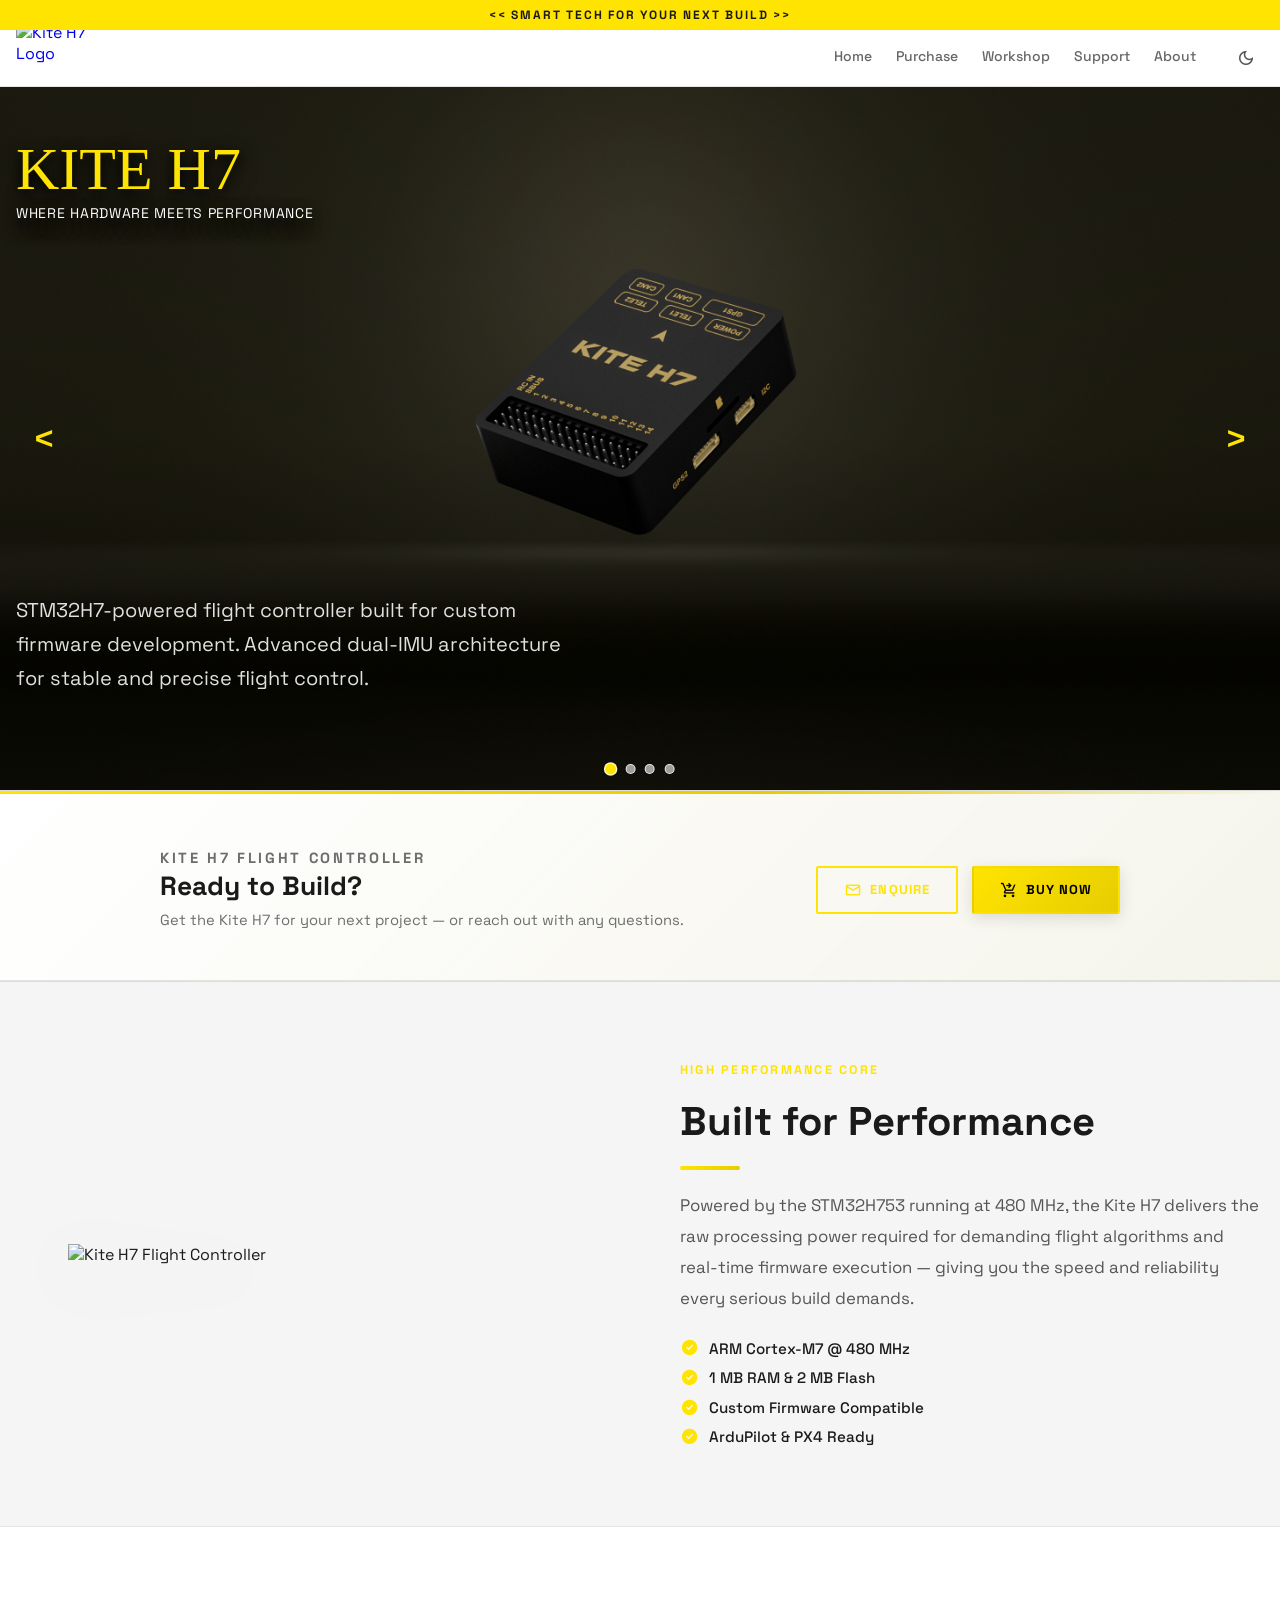
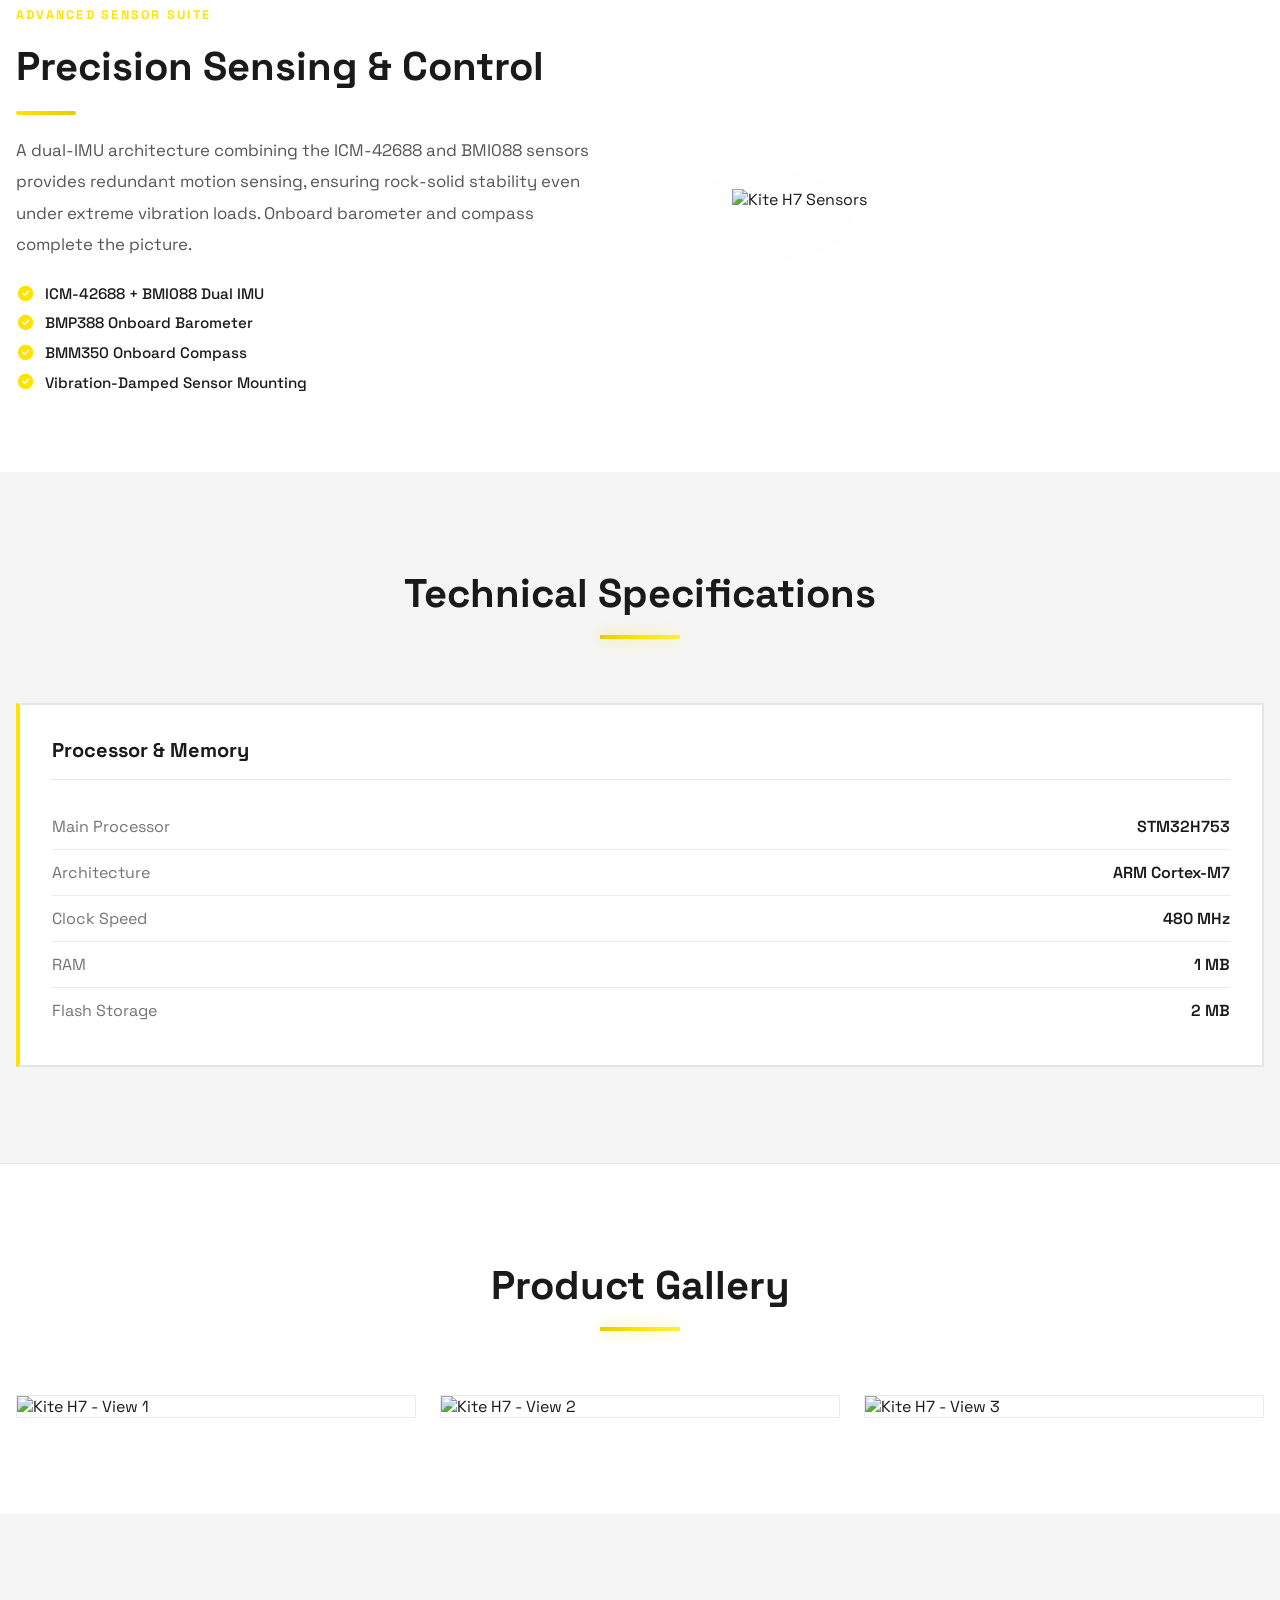
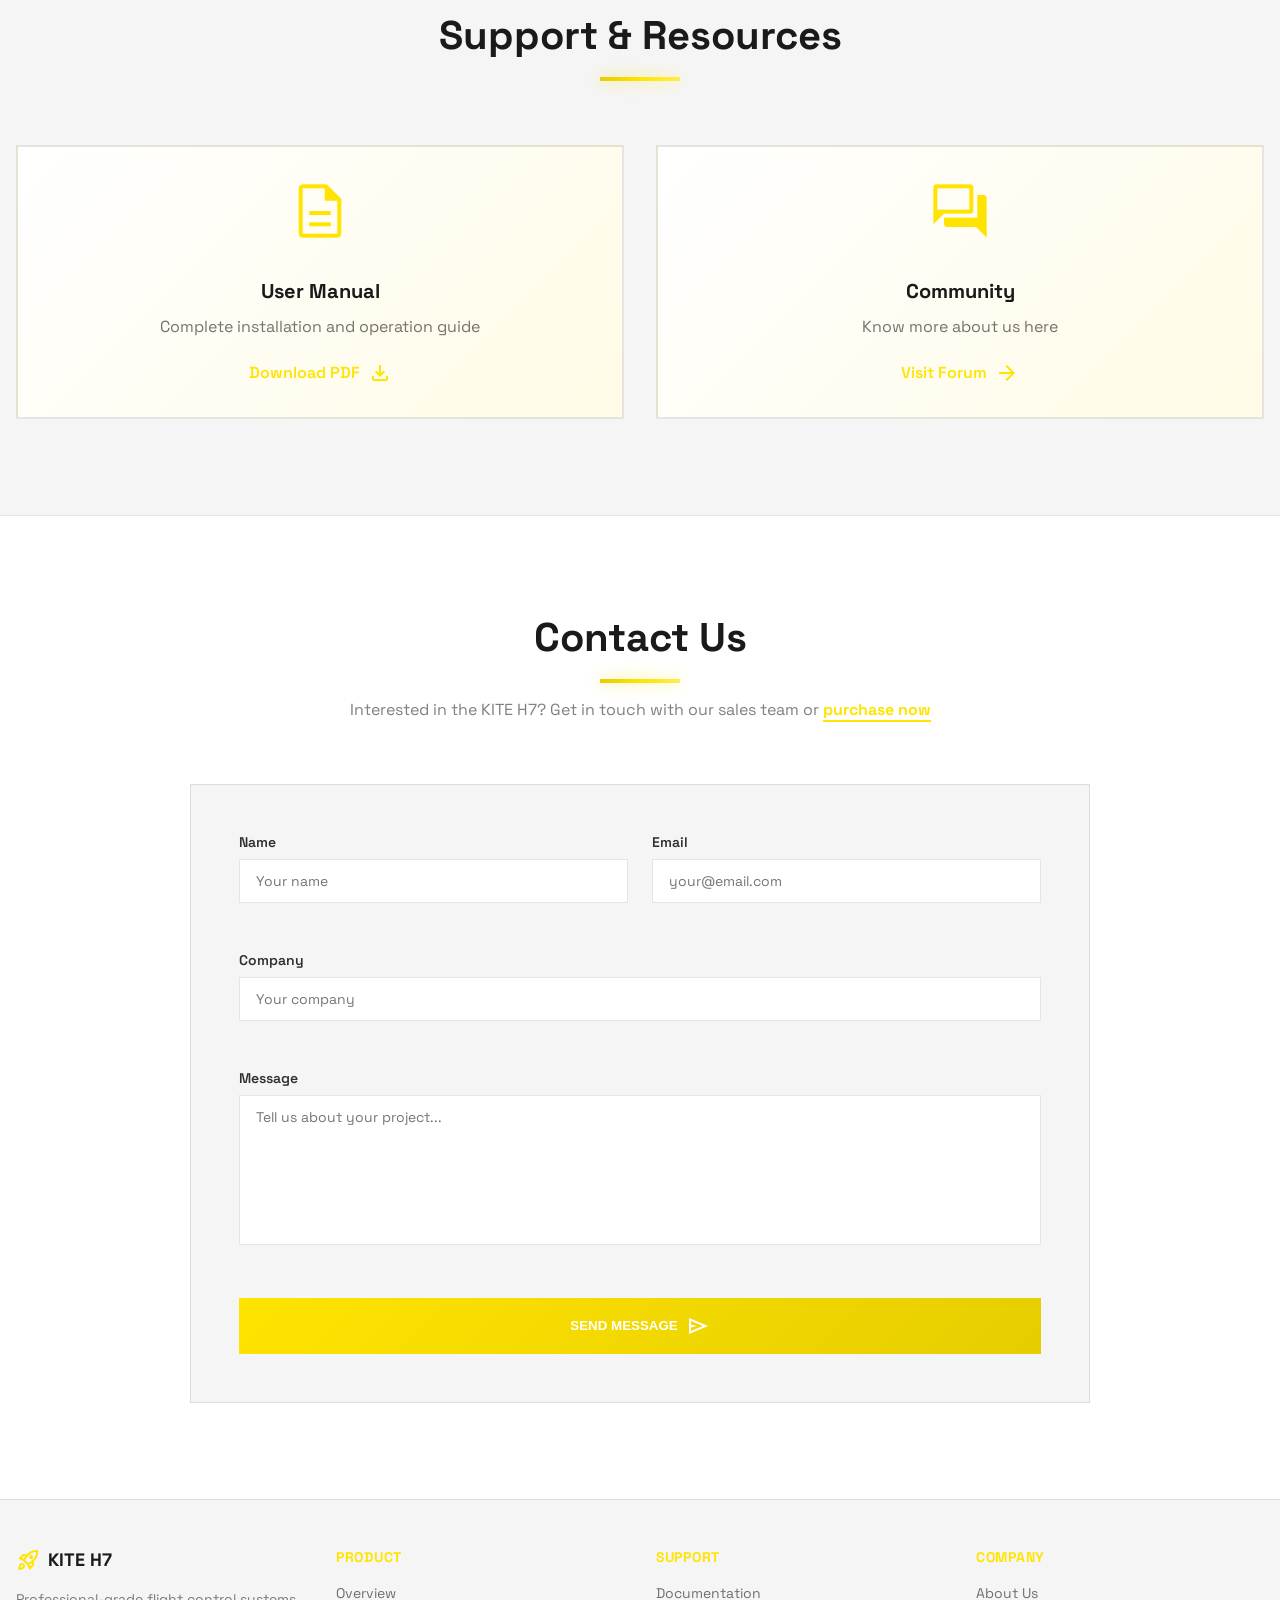
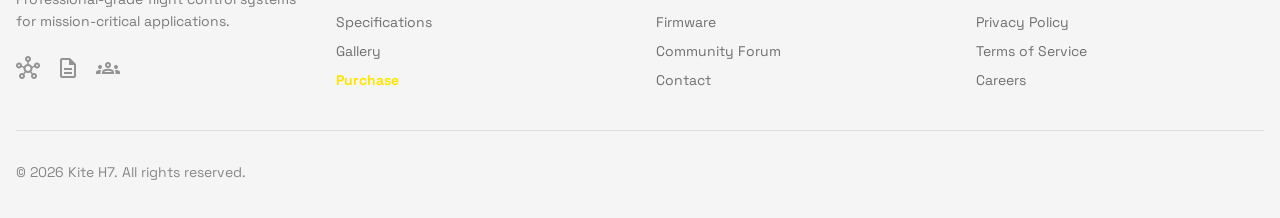
==== index.html @ bfd052bd "First commit" ====
<!DOCTYPE html>
<html lang="en">
<head>
    <meta charset="utf-8"/>
    <meta content="width=device-width, initial-scale=1.0" name="viewport"/>
    <title>Kitronix - Advanced Flight Controller</title>
    <link href="https://fonts.googleapis.com" rel="preconnect"/>
    <link crossorigin="" href="https://fonts.gstatic.com" rel="preconnect"/>
    <link href="https://fonts.googleapis.com/css2?family=Space+Grotesk:wght@300;400;500;600;700&amp;display=swap" rel="stylesheet"/>
    <link href="https://fonts.googleapis.com/css2?family=Orbitron:wght@400;500;600;700;800;900&display=swap" rel="stylesheet"/>
    <link href="https://fonts.googleapis.com/css2?family=Material+Symbols+Outlined:wght,FILL@100..700,0..1&amp;display=swap" rel="stylesheet"/>
    <link href="styles.css" rel="stylesheet"/>
    <script>document.documentElement.setAttribute('data-theme', localStorage.getItem('kitronix-theme') || 'light');</script>
</head>
<body>

<!-- Yellow Strip -->
<div class="yellow-strip">&lt&lt Smart Tech for Your Next Build &gt&gt</div>

<!-- Header -->
<header>
    <div class="header-container">
        <a class="logo" href="#" style="display: flex; align-items: center; gap: 0.5rem;">
            <img id="siteLogo" src="assets/Kitronix.png" alt="Kite H7 Logo" style="height: 72px; width: 72px; object-fit: contain;">
        </a>
        <nav id="mainNavIndex">
            <a href="#overview">Home</a>
            <a href="product.html">Purchase</a>
            <a href="kitronix-workshop.html">Workshop</a>
            <a href="#support">Support</a>
            <a href="about.html">About</a>
           
        </nav>
        <div class="header-actions-right">
            <button class="theme-toggle-btn" id="themeToggleBtn" title="Toggle dark/light mode">
                <span class="material-symbols-outlined" id="themeToggleIcon">dark_mode</span>
            </button>
            <button class="icon-btn mobile-menu-btn" id="mobileMenuBtnIndex">
                <span class="material-symbols-outlined" style="font-size: 20px;">menu</span>
            </button>
        </div>
    </div>
</header>

<!-- Hero Section Carousel -->
<section id="overview" class="hero-carousel">

     <!-- Slide 0: Hero Intro (cinematic) -->
    <div class="hero-carousel-slide" style="background-image: url('assets/homepage-final.jpg'); background-size: cover; background-position: center;">
        <div style="position: absolute; top: 0; left: 0; right: 0; bottom: 0; background: linear-gradient(to bottom, rgba(0,0,0,0.25) 0%, rgba(0,0,0,0.15) 50%, rgba(0,0,0,0.55) 100%);"></div>
        <div class="hero-container" style="position: relative; z-index: 2; display: flex; align-items: flex-start; padding-bottom: 6rem; margin-bottom: 0%;">
            <div style="max-width: 700px;">
                <p style=" text-transform: uppercase; font-weight: 200;  font-family: 'Orbitron', sans-serif; color: #ffe401; font-size: 60px; font-family: Ethnocentric; text-shadow: 0 4px 12px rgba(0,0,0,0.95), 0 8px 20px rgba(0,0,0,0.8);"><span>KITE H7</span><br></p>
                <p style="color: #ffffff; font-size: 14px; margin-bottom: 3.5rem; letter-spacing: 0.05em; margin-top: 0%; text-shadow: 0 10px 12px rgba(0,0,0,0.95), 0 8px 20px rgba(0,0,0,0.8);"> WHERE HARDWARE MEETS PERFORMANCE</span></p><br><br>
                <br>
                <!-- <h1 style="font-size: clamp(2.5rem, 7vw, 5.5rem); font-weight: 400; color: hsl(54, 100%, 50%); line-height: 1.05; margin-bottom: 0; text-shadow: 0 4px 24px rgba(0,0,0,0.6); font-family: 'Ethnocentric', sans-serif; text-transform: uppercase;">KITE H7</h1> -->
                <p style="font-size: clamp(1rem, 2vw, 1.25rem); margin-top: 45%; color: rgba(255,255,255,0.88); line-height: 1.7;  max-width: 560px;">STM32H7-powered flight controller built for custom firmware development. Advanced dual-IMU architecture for stable and precise flight control.</p>
                <!-- <div class="hero-buttons">
                    <a href="#contact" class="btn-primary">Contact Us</a>
                    <a href="product.html" class="btn-secondary">SPECIFICATIONS</a>
                </div> clamp(300px, 2.2rem) -->
            </div>
        </div>
    </div>

    <!-- Slide 1: Dual IMU Architecture (dark) -->
    <div class="hero-carousel-slide slide-dark slide-imu" style="background-image: url('assets/4556895.png'); background-size:cover; background-repeat: no-repeat; background-position: center; background-color:#000;">
        <div style="position: absolute; top: 0; left: 0; right: 0; bottom: 0; background: linear-gradient(to right, rgba(0,0,0,0.88) 0%, rgba(0,0,0,0.72) 50%, rgba(0,0,0,0.55) 100%);"></div>
        <div class="hero-slide-dark-inner">
            <div>
                
                <h2>Dual IMU Architecture</h2>
                <p style="margin-bottom: 2rem;">Advanced Dual-Redundant sensor architecture delivering exceptional precision and reliability for mission-critical flight applications.</p>
                <div style="display: flex; flex-direction: column; gap: 0.75rem;">
                    <div style="border-left: 3px solid #ffe401; padding-left: 1.5rem;">
                        <h3 style="color:#ffe401; font-size:1.125rem; margin-bottom:0.25rem; font-weight:600;">ICM-42688 - IMU 1</h3>
                        <p style="font-size:0.95rem; opacity:0.85;">±16 g accel, ±2000 dps </p>
                    </div>
                    <div style="border-left: 3px solid #ffe401; padding-left: 1.5rem;">
                        <h3 style="color:#ffe401; font-size:1.125rem; margin-bottom:0.25rem; font-weight:600;">BMI088 - IMU 2</h3>
                        <p style="font-size:0.95rem; opacity:0.85;">±24 g accel, ±2000 dps</p>
                    </div>
                    <div style="border-left: 3px solid #ffe401; padding-left: 1.5rem;">
                        <h3 style="color:#ffe401; font-size:1.125rem; margin-bottom:0.25rem; font-weight:600;">BMP388 - Barometer</h3>
                        <p style="font-size:0.95rem; opacity:0.85;">Onboard Pressure Sensor</p>
                    </div>
                    <div style="border-left: 3px solid #ffe401; padding-left: 1.5rem;">
                        <h3 style="color:#ffe401; font-size:1.125rem; margin-bottom:0.25rem; font-weight:600;">BMM350 - Magnetometer</h3>
                        <p style="font-size:0.95rem; opacity:0.85;">Onboard  Compass</p>
                    </div>
                    
                </div>
            </div>
            
        </div>
    </div>

    <!-- Slide 2: Enhanced Stability (dark) -->
    <!-- <div class="hero-carousel-slide slide-dark slide-stability" style="background-image: url('assets/actual_img/4.png'); background-size: cover; background-position: center; color:#fff;">
        <div style="position: absolute; top: 0; left: 0; right: 0; bottom: 0; background: linear-gradient(to right, rgba(0,0,0,0.88) 0%, rgba(0,0,0,0.72) 50%, rgba(0,0,0,0.55) 100%);"></div>
        <div class="hero-slide-dark-inner">
            <div>
                <h2 style="color:#fff;">Enhanced Stability &amp; Precision</h2>
                <p style="margin-bottom:1.5rem;">This dual-IMU setup improves vibration resistance and increases attitude estimation accuracy. Redundant sensing ensures reliable flight performance even under dynamic maneuvers.</p>
                <p style="margin-bottom:1.5rem;">The system continuously refines motion data for stable real-time control. An onboard compass BMM350 from Bosch provides precise heading reference.</p>
                <p>Together, these sensors enable stable navigation, improved yaw control, and dependable UAV operation.</p>
            </div>
            <div class="feature-image">
                <img alt="Dual-IMU System" src="assets/actual_img/4-Photoroom.png" style="max-width:500px; margin:0 auto; display:block;"/>
            </div>
        </div>
    </div> -->

    <!-- Slide 2 (last): Customer Support -->
    <div class="hero-carousel-slide slide-dark slide-support" style="background-image: url('assets/actual_img/1.png'); background-size: cover; background-position: center; color:#fff;">
        <div style="position: absolute; top: 0; left: 0; right: 0; bottom: 0; background: linear-gradient(to right, rgba(0,0,0,0.88) 0%, rgba(0,0,0,0.72) 50%, rgba(0,0,0,0.55) 100%);"></div>
        <div class="hero-slide-dark-inner">
            <div>
                <h2>24/7 After-Sales Support</h2>
                <div class="slide-support-img-mobile">
                    <img alt="Kitronix Support" src="assets/A4-1.png" style="max-width:325px; margin: 1rem auto; display:block;"/>
                </div>
                <p style="margin-bottom: 1.5rem;">Always-on expert support for troubleshooting, updates, and optimal hardware performance.</p>
                <div style="margin-top: 1.5rem; display: flex; gap: 12px; flex-wrap: wrap;">
                    <a href="mailto:kitronix240@gmail.com" style="display: inline-flex; align-items: center; gap: 8px; padding: 10px 20px; background: #ffe401; color: #000; font-weight: 700; font-size: 13px; text-decoration: none; border-radius: 4px;">
                        <span class="material-symbols-outlined" style="font-size: 18px;">mail</span>
                        Email Support
                    </a>
                    <a href="https://wa.me/917200275179?text=Hi%2C%20I%20need%20help%20with%20the%20Kite%20H7%20Flight%20Controller.%20Could%20you%20please%20assist%20me%3F" target="_blank" style="display: inline-flex; align-items: center; gap: 8px; padding: 10px 20px; border: 2px solid #ffe401; color: #fff; font-weight: 700; font-size: 13px; text-decoration: none; border-radius: 4px;">
                        <span class="material-symbols-outlined" style="font-size: 18px;">chat</span>
                        WhatsApp
                    </a>
                </div>
            </div>
            <div class="feature-image">
                <img alt="Kitronix Support" src="assets/A4.png"/>
            </div>
        </div>
    </div>

    <!-- Slide 3 (last): Hero (white) -->
    <div class="hero-carousel-slide" style="background-image: url('assets/actual_img/1.png'); background-size: cover; background-position: center;">
        <div style="position: absolute; top: 0; left: 0; right: 0; bottom: 0; background: linear-gradient(to right, rgba(0,0,0,0.88) 0%, rgba(0,0,0,0.65) 50%, rgba(0,0,0,0.35) 100%);"></div>
        <div class="hero-container" style="position: relative; z-index: 2;">
            <div class="hero-grid">
                <div class="hero-content">
                    <div>
                        <p class="hero-description">
                            The Kite H7 is a high-performance flight controller engineered for both hobbyists and professional UAV builders. Built on the powerful STM32H7 processor, it delivers unmatched reliability, precision, and versatility. Designed for custom firmware, Kite H7 adapts seamlessly to all your autonomous flight projects.
                        </p>
                    </div>
                    <div class="hero-buttons">
                        <a href="#contact" class="btn-primary">Contact Us</a>
                        <a href="product.html" class="btn-secondary">SPECIFICATIONS</a>
                    </div>
                    <div class="hero-stats">
                        <div class="hero-stat"><p>Processor</p><p>STM32H7</p></div>
                        <div class="hero-stat"><p>IMU Units</p><p>Dual IMU</p></div>
                        <div class="hero-stat"><p>Frequency</p><p>480 MHz</p></div>
                    </div>
                </div>
            </div>
        </div>
    </div>

    <!-- Controls -->
    <button class="hero-slider-btn prev" id="heroPrev" aria-label="Previous">&lt;</button>
    <button class="hero-slider-btn next" id="heroNext" aria-label="Next">&gt;</button>
    <div class="hero-slider-dots" id="heroSliderDots">
        <span class="hero-dot active" data-index="0"></span>
        <span class="hero-dot" data-index="1"></span>
        <span class="hero-dot" data-index="2"></span>
        <span class="hero-dot" data-index="3"></span>
        <!-- <span class="hero-dot" data-index="4"></span> -->
    </div>

</section>

<!-- CTA Section: Enquire & Buy -->
<section class="cta-strip">
    <div class="cta-strip-accent"></div>
    <div class="cta-strip-inner">
        <div class="cta-strip-text">
            <p class="cta-strip-eyebrow">Kite H7 Flight Controller</p>
            <h2>Ready to Build?</h2>
            <p>Get the Kite H7 for your next project — or reach out with any questions.</p>
        </div>
        <div class="cta-strip-buttons">
            <a href="https://wa.me/917200275179?text=Hi%2C%20I%27m%20interested%20in%20the%20Kite%20H7%20Flight%20Controller" target="_blank" class="cta-strip-btn cta-strip-enquire">
                <span class="material-symbols-outlined" style="font-size:18px;">mail</span>
                Enquire
            </a>   
            <a href="product.html" class="cta-strip-btn cta-strip-buy">
                <span class="material-symbols-outlined" style="font-size:18px;">shopping_cart_checkout</span>
                Buy Now
            </a>
        </div>
    </div>
</section>

<!-- Feature Section 1: Built for Performance -->
<section class="feature-split-section feature-image-first">
    <div class="feature-split-container">
        <div class="feature-split-image">
            <img src="assets/actual_img/4-Photoroom.png" alt="Kite H7 Flight Controller" />
        </div>
        <div class="feature-split-content">
            <p class="feature-split-eyebrow">High Performance Core</p>
            <h2 class="feature-split-title">Built for Performance</h2>
            <div class="feature-split-divider"></div>
            <p class="feature-split-desc">Powered by the STM32H753 running at 480&nbsp;MHz, the Kite H7 delivers the raw processing power required for demanding flight algorithms and real-time firmware execution — giving you the speed and reliability every serious build demands.</p>
            <ul class="feature-split-list">
                <li><span class="material-symbols-outlined">check_circle</span> ARM Cortex-M7 @ 480 MHz</li>
                <li><span class="material-symbols-outlined">check_circle</span> 1 MB RAM &amp; 2 MB Flash</li>
                <li><span class="material-symbols-outlined">check_circle</span> Custom Firmware Compatible</li>
                <li><span class="material-symbols-outlined">check_circle</span> ArduPilot &amp; PX4 Ready</li>
            </ul>
        </div>
    </div>
</section>

<!-- Feature Section 2: Precision Sensing -->
<section class="feature-split-section feature-split-alt">
    <div class="feature-split-container">
        <div class="feature-split-content">
            <p class="feature-split-eyebrow">Advanced Sensor Suite</p>
            <h2 class="feature-split-title">Precision Sensing &amp; Control</h2>
            <div class="feature-split-divider"></div>
            <p class="feature-split-desc">A dual-IMU architecture combining the ICM-42688 and BMI088 sensors provides redundant motion sensing, ensuring rock-solid stability even under extreme vibration loads. Onboard barometer and compass complete the picture.</p>
            <ul class="feature-split-list">
                <li><span class="material-symbols-outlined">check_circle</span> ICM-42688 + BMI088 Dual IMU</li>
                <li><span class="material-symbols-outlined">check_circle</span> BMP388 Onboard Barometer</li>
                <li><span class="material-symbols-outlined">check_circle</span> BMM350 Onboard Compass</li>
                <li><span class="material-symbols-outlined">check_circle</span> Vibration-Damped Sensor Mounting</li>
            </ul>
        </div>
        <div class="feature-split-image">
            <img src="assets/actual_img/2-Photoroom.png" alt="Kite H7 Sensors" />
        </div>
    </div>
</section>

<!-- Technical Specifications Section -->
<section id="specs" class="light-section">
    <div class="section-container">
        <div class="section-title">
            <h2>Technical Specifications</h2>
            <div class="section-divider"></div>
        </div>
        <div class="specs-grid">
            <div class="spec-card">
                <h3>Processor & Memory</h3>
                <div>
                    <div class="spec-item">
                        <span class="spec-label">Main Processor</span>
                        <span class="spec-value">STM32H753</span>
                    </div>
                    <div class="spec-item">
                        <span class="spec-label">Architecture</span>
                        <span class="spec-value">ARM Cortex-M7</span>
                    </div>
                    <div class="spec-item">
                        <span class="spec-label">Clock Speed</span>
                        <span class="spec-value">480 MHz</span>
                    </div>
                    <div class="spec-item">
                        <span class="spec-label">RAM</span>
                        <span class="spec-value">1 MB</span>
                    </div>
                    <div class="spec-item">
                        <span class="spec-label">Flash Storage</span>
                        <span class="spec-value">2 MB</span>
                    </div>
                </div>
            </div>
        </div>
    </div>
</section>

<!-- Gallery Section -->
<section id="gallery" class="light-section" style="background-color: var(--surface-light); border-top: 1px solid var(--tech-border);">
    <div class="section-container">
        <div class="section-title">
            <h2>Product Gallery</h2>
            <div class="section-divider"></div>
        </div>
        <div class="gallery-grid">
            <div class="gallery-item">
                <img alt="Kite H7 - View 1" src="assets/actual_img/4-Photoroom.png"/>
            </div>
            <div class="gallery-item">
                <img alt="Kite H7 - View 2" src="assets/actual_img/2-Photoroom.png"/>
            </div>
            <div class="gallery-item">
                <img alt="Kite H7 - View 3" src="assets/actual_img/4-Photoroom.png"/>
            </div>
        </div>
    </div>
</section>

<!-- Support & Download Section -->
<section id="support" class="light-section">
    <div class="section-container">
        <div class="section-title">
            <h2>Support & Resources</h2>
            <div class="section-divider"></div>
        </div>
        <div class="support-grid">
            <div class="support-card">
                <div class="support-icon">
                    <span class="material-symbols-outlined" style="font-size: 4rem;">description</span>
                </div>
                <h3>User Manual</h3>
                <p>Complete installation and operation guide</p>
                <a href="#" class="support-link">
                    Download PDF
                    <span class="material-symbols-outlined">download</span>
                </a>
            </div>
            <a href="https://www.youtube.com/@kitronix" target="_blank" class="support-card">
                <div class="support-icon">
                    <span class="material-symbols-outlined" style="font-size: 4rem;">forum</span>
                </div>
                <h3>Community</h3>
                <p>Know more about us here</p>
                <div class="support-link">
                    Visit Forum
                    <span class="material-symbols-outlined">arrow_forward</span>
                </div>
            </a>
        </div>
    </div>
</section>

<!-- Contact Section -->
<section id="contact" class="light-section" style="background-color: var(--surface-light); border-top: 1px solid var(--tech-border);">
    <div class="section-container" style="max-width: 900px;">
        <div class="section-title">
            <h2>Contact Us</h2>
            <div class="section-divider"></div>
            <p class="section-description">
                Interested in the KITE H7? Get in touch with our sales team or <a href="https://wa.me/917200275179?text=Hi%2C%20I%27m%20interested%20in%20the%20Kite%20H7%20Flight%20Controller" target="_blank" style="color: var(--primary); font-weight: 700; text-decoration: none; border-bottom: 2px solid var(--primary);">purchase now</a>
            </p>
        </div>
        <div class="contact-form">
            <form id="contactForm" style="display: flex; flex-direction: column; gap: 1.5rem;">
                <div style="display: grid; grid-template-columns: 1fr 1fr; gap: 1.5rem;" class="form-grid">
                    <div class="form-group">
                        <label class="form-label" for="name">Name</label>
                        <input class="form-input" id="name" name="name" placeholder="Your name" type="text" required/>
                    </div>
                    <div class="form-group">
                        <label class="form-label" for="email">Email</label>
                        <input class="form-input" id="email" name="email" placeholder="your@email.com" type="email" required/>
                    </div>
                </div>
                <div class="form-group">
                    <label class="form-label" for="company">Company</label>
                    <input class="form-input" id="company" name="company" placeholder="Your company" type="text"/>
                </div>
                <div class="form-group">
                    <label class="form-label" for="message">Message</label>
                    <textarea class="form-textarea" id="message" name="message" placeholder="Tell us about your project..."></textarea>
                </div>
                <button class="btn-submit" id="contactSubmitBtn" type="submit">
                    SEND MESSAGE
                    <span class="material-symbols-outlined">send</span>
                </button>
                <div id="contactFormStatus" style="display:none; padding: 0.875rem 1.25rem; border-radius: 8px; font-size: 0.95rem; font-weight: 600; text-align: center;"></div>
            </form>
        </div>
    </div>
</section>

<!-- Footer -->
<footer>
    <div class="footer-container">
        <div class="footer-grid">
            <div class="footer-section">
                <a class="logo" href="#" style="margin-bottom: 1rem;">
                    <span class="material-symbols-outlined" style="color: var(--primary); font-size: 24px;">rocket_launch</span>
                    <span style="font-size: 1.125rem; font-weight: 700; color: var(--text-charcoal);">KITE H7 <span style="color: var(--primary);"></span></span>
                </a>
                <p class="footer-desc">
                    Professional-grade flight control systems for mission-critical applications.
                </p>
                <div class="social-links">
                    <a href="#" aria-label="GitHub">
                        <span class="material-symbols-outlined">hub</span>
                    </a>
                    <a href="#" aria-label="Documentation">
                        <span class="material-symbols-outlined">description</span>
                    </a>
                    <a href="https://www.youtube.com/@kitronix" target="_blank" aria-label="Community">
                        <span class="material-symbols-outlined">groups</span>
                    </a>
                </div>
            </div>
            <div class="footer-section">
                <h4>Product</h4>
                <ul>
                    <li><a href="#overview">Overview</a></li>
                    <li><a href="#specs">Specifications</a></li>
                    <li><a href="#gallery">Gallery</a></li>
                    <li><a href="product.html" style="color: var(--primary); font-weight: 700;">Purchase</a></li>
                </ul>
            </div>
            <div class="footer-section">
                <h4>Support</h4>
                <ul>
                    <li><a href="#support">Documentation</a></li>
                    <li><a href="#support">Firmware</a></li>
                    <li><a href="#support">Community Forum</a></li>
                    <li><a href="#contact">Contact</a></li>
                </ul>
            </div>
            <div class="footer-section">
                <h4>Company</h4>
                <ul>
                    <li><a href="#">About Us</a></li>
                    <li><a href="#">Privacy Policy</a></li>
                    <li><a href="#">Terms of Service</a></li>
                    <li><a href="#">Careers</a></li>
                </ul>
            </div>
        </div>
        <div class="footer-bottom">
            <p>© 2026 Kite H7. All rights reserved.</p>
            <!-- <p>Designed for Professional UAV Applications</p> -->
        </div>
    </div>
</footer>

<script>
    // Mobile menu toggle for index page
    const mobileMenuBtnIndex = document.getElementById('mobileMenuBtnIndex');
    const mainNavIndex = document.getElementById('mainNavIndex');
    
    if (mobileMenuBtnIndex) {
        mobileMenuBtnIndex.addEventListener('click', () => {
            mainNavIndex.classList.toggle('active');
            const icon = mobileMenuBtnIndex.querySelector('.material-symbols-outlined');
            icon.textContent = mainNavIndex.classList.contains('active') ? 'close' : 'menu';
        });
    }

    // Close mobile menu when clicking nav links
    const navLinksIndex = mainNavIndex.querySelectorAll('a');
    navLinksIndex.forEach(link => {
        link.addEventListener('click', () => {
            mainNavIndex.classList.remove('active');
            const icon = mobileMenuBtnIndex.querySelector('.material-symbols-outlined');
            icon.textContent = 'menu';
        });
    });

    // Mobile navbar scroll behavior
    let lastScrollTop = 0;
    const header = document.querySelector('header');

    function handleScroll() {
        const scrollTop = window.pageYOffset || document.documentElement.scrollTop;

        // Show navbar when scrolling up, hide when scrolling down
        if (scrollTop > lastScrollTop) {
            // Scrolling down
            header.classList.remove('mobile-visible');
        } else {
            // Scrolling up
            header.classList.add('mobile-visible');
        }

        lastScrollTop = scrollTop <= 0 ? 0 : scrollTop;
    }

    // Only apply on mobile/tablet
    function checkMobile() {
        if (window.innerWidth <= 1024) {
            window.addEventListener('scroll', handleScroll);
            handleScroll(); // Initial check
        } else {
            window.removeEventListener('scroll', handleScroll);
            header.classList.remove('mobile-visible');
        }
    }

    window.addEventListener('resize', checkMobile);
    checkMobile(); // Initial check

    // ── Hero Carousel ─────────────────────────────────────────────
    (function () {
        const carousel  = document.querySelector('.hero-carousel');
        const slides    = Array.from(carousel.querySelectorAll('.hero-carousel-slide'));
        const dots      = Array.from(document.querySelectorAll('.hero-dot'));
        const TOTAL     = slides.length;
        let current     = 0;
        let autoTimer   = null;
        let busy        = false;
        const isDesktop = () => window.innerWidth > 768;

        // Arrow buttons: remove from DOM on mobile, wire up on desktop
        const prevBtn = document.getElementById('heroPrev');
        const nextBtn = document.getElementById('heroNext');
        if (!isDesktop()) {
            if (prevBtn) prevBtn.remove();
            if (nextBtn) nextBtn.remove();
        }

        // Equalize carousel height to the tallest slide
        function equalizeHeight() {
            slides.forEach(s => {
                s.style.transition  = 'none';
                s.style.position    = 'static';
                s.style.transform   = 'none';
                s.style.visibility  = 'hidden';
                s.style.zIndex      = '0';
            });
            let maxH = 0;
            slides.forEach(s => { maxH = Math.max(maxH, s.offsetHeight); });
            carousel.style.minHeight = maxH + 'px';
            slides.forEach((s, i) => {
                s.style.position   = 'absolute';
                s.style.top        = '0';
                s.style.left       = '0';
                s.style.width      = '100%';
                s.style.height     = '100%';
                s.style.visibility = '';
                s.style.transform  = i === current ? 'translateX(0)' : 'translateX(100%)';
                s.style.zIndex     = i === current ? '1' : '0';
            });
        }

        // Initialize: first slide visible, rest parked off-screen to the right
        slides.forEach((s, i) => {
            s.style.transition = 'none';
            s.style.transform  = i === 0 ? 'translateX(0)' : 'translateX(100%)';
            s.style.zIndex     = i === 0 ? '1' : '0';
        });

        equalizeHeight();
        window.addEventListener('resize', equalizeHeight);

        function updateDots(idx) {
            dots.forEach((d, i) => d.classList.toggle('active', i === idx));
        }

        // dir: +1 = incoming slide comes from right (forward)
        //      -1 = incoming slide comes from left (backward)
        // dur: optional CSS duration string (fast for manual, slow for auto)
        function goTo(newIdx, dir, dur) {
            if (busy || newIdx === current) return;
            busy = true;

            dur = dur || '2.0s';
            const ms = Math.round(parseFloat(dur) * 1000) + 50;

            const outSlide = slides[current];
            const inSlide  = slides[newIdx];

            inSlide.style.transition = 'none';
            inSlide.style.zIndex     = '2';
            inSlide.style.transform  = dir > 0 ? 'translateX(100%)' : 'translateX(-100%)';

            inSlide.getBoundingClientRect(); // force reflow

            inSlide.style.transition  = `transform ${dur} cubic-bezier(0.4,0,0.2,1)`;
            outSlide.style.transition = `transform ${dur} cubic-bezier(0.4,0,0.2,1)`;

            inSlide.style.transform  = 'translateX(0)';
            outSlide.style.transform = dir > 0 ? 'translateX(-100%)' : 'translateX(100%)';

            setTimeout(() => {
                outSlide.style.transition = 'none';
                outSlide.style.transform  = dir > 0 ? 'translateX(100%)' : 'translateX(-100%)';
                outSlide.style.zIndex     = '0';
                inSlide.style.zIndex      = '1';
                current = newIdx;
                updateDots(current);
                busy = false;
            }, ms);
        }

        function next(dur) {
            goTo(current === TOTAL - 1 ? 0 : current + 1, +1, dur);
        }

        function prev(dur) {
            goTo((current - 1 + TOTAL) % TOTAL, -1, dur);
        }

        function startAuto() {
            clearInterval(autoTimer);
            autoTimer = setInterval(() => next(), 22000);
        }

        // Arrow buttons — desktop only
        if (isDesktop()) {
            nextBtn.addEventListener('click', () => { next('0.25s'); startAuto(); });
            prevBtn.addEventListener('click', () => { prev('0.25s'); startAuto(); });
            carousel.addEventListener('mouseenter', () => clearInterval(autoTimer));
            carousel.addEventListener('mouseleave', startAuto);
        }

        // Dot navigation
        dots.forEach(d => d.addEventListener('click', () => {
            const idx = +d.dataset.index;
            goTo(idx, idx > current ? +1 : -1, '0.25s');
            startAuto();
        }));

        // Touch / mouse swipe
        let startX = 0, isDragging = false;
        carousel.addEventListener('mousedown',  e => { isDragging = true; startX = e.clientX; });
        carousel.addEventListener('touchstart', e => { startX = e.touches[0].clientX; }, { passive: true });
        window.addEventListener('mouseup', e => {
            if (!isDragging) return;
            isDragging = false;
            const diff = startX - e.clientX;
            if (Math.abs(diff) > 50) { diff > 0 ? next('0.25s') : prev('0.25s'); startAuto(); }
        });
        carousel.addEventListener('touchend', e => {
            const diff = startX - e.changedTouches[0].clientX;
            if (Math.abs(diff) > 50) { diff > 0 ? next('0.25s') : prev('0.25s'); startAuto(); }
        });

        startAuto();
    })();
</script>

<!-- ─── Google Sheets Contact Form Integration ─── -->
<script>
(function () {
    // ⚠️  Paste your deployed Google Apps Script web-app URL here:
    var SCRIPT_URL = 'https://script.google.com/macros/s/AKfycbxrwusz4NQMGzJ3lSgJfeQjDi6f46Hv3zquNbRNoWMnG7T2a8L5xbrnxss0R9OTeMTH/exec';

    var form       = document.getElementById('contactForm');
    var submitBtn  = document.getElementById('contactSubmitBtn');
    var statusBox  = document.getElementById('contactFormStatus');

    function showStatus(message, isSuccess) {
        statusBox.textContent = message;
        statusBox.style.display = 'block';
        if (isSuccess) {
            statusBox.style.background = 'rgba(34,197,94,0.12)';
            statusBox.style.color      = '#16a34a';
            statusBox.style.border     = '1px solid rgba(34,197,94,0.3)';
        } else {
            statusBox.style.background = 'rgba(239,68,68,0.12)';
            statusBox.style.color      = '#dc2626';
            statusBox.style.border     = '1px solid rgba(239,68,68,0.3)';
        }
    }

    if (form) {
        form.addEventListener('submit', function (e) {
            e.preventDefault();

            if (!SCRIPT_URL || !SCRIPT_URL.includes('https://script.google.com/macros/s/AKfycbxrwusz4NQMGzJ3lSgJfeQjDi6f46Hv3zquNbRNoWMnG7T2a8L5xbrnxss0R9OTeMTH/exec')) {
                showStatus('Google Sheets not connected yet. Please set the SCRIPT_URL in index.html.', false);
                return;
            }

            // Collect form data
            var payload = new URLSearchParams({
                name   : document.getElementById('name').value.trim(),
                email  : document.getElementById('email').value.trim(),
                company: document.getElementById('company').value.trim(),
                message: document.getElementById('message').value.trim(),
                date   : new Date().toLocaleString()
            });

            // Disable button while submitting
            submitBtn.disabled    = true;
            submitBtn.textContent = 'Sending…';

            fetch(SCRIPT_URL, {
                method : 'POST',
                mode   : 'no-cors',          // Apps Script requires no-cors from external origins
                headers: { 'Content-Type': 'application/x-www-form-urlencoded' },
                body   : payload.toString()
            })
            .then(function () {
                showStatus('Message sent! We will get back to you shortly.', true);
                form.reset();
            })
            .catch(function () {
                showStatus('Something went wrong. Please email us directly.', false);
            })
            .finally(function () {
                submitBtn.disabled    = false;
                submitBtn.innerHTML   = 'SEND MESSAGE <span class="material-symbols-outlined">send</span>';
            });
        });
    }
})();
</script>

<!-- ─── Smooth Scroll for Nav Links ─── -->
<script>
(function () {
    document.querySelectorAll('a[href^="#"]').forEach(function (link) {
        link.addEventListener('click', function (e) {
            var href = link.getAttribute('href');
            if (!href || href === '#') return;
            var target = document.querySelector(href);
            if (!target) return;
            e.preventDefault();
            target.scrollIntoView({ behavior: 'smooth', block: 'start' });
        });
    });
})();
</script>

<!-- Theme Toggle -->
<script>
(function () {
    var btn = document.getElementById('themeToggleBtn');
    var icon = document.getElementById('themeToggleIcon');
    var logo = document.getElementById('siteLogo');
    var html = document.documentElement;

    var LOGO_LIGHT = 'assets/Kitronix.png';
    var LOGO_DARK  = 'assets/Logo2.png';

    function applyTheme(theme) {
        html.setAttribute('data-theme', theme);
        icon.textContent = theme === 'dark' ? 'light_mode' : 'dark_mode';
        if (logo) logo.src = theme === 'dark' ? LOGO_DARK : LOGO_LIGHT;
    }

    // Apply saved theme on load
    var saved = localStorage.getItem('kitronix-theme') || 'light';
    applyTheme(saved);

    btn.addEventListener('click', function () {
        var next = html.getAttribute('data-theme') === 'dark' ? 'light' : 'dark';
        localStorage.setItem('kitronix-theme', next);
        applyTheme(next);
    });
})();
</script>

</body>
</html>
---- styles.css ----
@font-face {
    font-family: 'Ethnocentric';
    src: url('ethnocentric/Ethnocentric-Regular.otf') format('opentype');
    font-weight: normal;
    font-style: normal;
}

/* Reset and Base Styles */
* {
    margin: 0;
    padding: 0;
    box-sizing: border-box;
}

:root {
    --primary: #ffe401;
    --primary-dark: #e6cd00;
    --primary-light: #ffed4d;
    --primary-ultra-light: #fffbe6;
    --bg-main: #f5f5f5;
    --surface-light: #ffffff;
    --text-charcoal: #1a1a1a;
    --text-dark: #555555;
    --tech-border: rgba(0, 0, 0, 0.1);
    --tech-grey-light: #f0f0f0;
    --accent-yellow: #ffe401;
    --dark-bg: #f5f5f5;

    /* Card color variants */
    --card-variant-1: #ffe401;
    --card-variant-2: #ffed4d;
    --card-variant-3: #e6cd00;
    --card-variant-4: #fff170;
}

/* ── Dark Theme Variables ── */
[data-theme="dark"] {
    --bg-main: #0f0f0f;
    --surface-light: #1a1a1a;
    --text-charcoal: #e8e8e8;
    --text-dark: #a0a0a0;
    --tech-border: rgba(255, 255, 255, 0.1);
    --tech-grey-light: #222222;
    --primary-ultra-light: rgba(255, 228, 1, 0.08);
    --dark-bg: #0f0f0f;
}

/* ── Dark Mode Component Overrides ── */
[data-theme="dark"] header {
    background-color: rgba(15, 15, 15, 0.97);
    border-bottom-color: rgba(255, 255, 255, 0.08);
}

[data-theme="dark"] nav a {
    color: rgba(255, 255, 255, 0.6);
}

[data-theme="dark"] nav a:hover {
    color: var(--primary);
}

[data-theme="dark"] .section-description {
    color: rgba(255, 255, 255, 0.45);
}

[data-theme="dark"] .spec-label {
    color: rgba(255, 255, 255, 0.5);
}

[data-theme="dark"] .spec-item {
    border-bottom-color: rgba(255, 255, 255, 0.07);
}

[data-theme="dark"] .support-card p {
    color: rgba(255, 255, 255, 0.5);
}

[data-theme="dark"] .support-card:nth-child(1),
[data-theme="dark"] .support-card:nth-child(2),
[data-theme="dark"] .support-card:nth-child(3) {
    background: linear-gradient(135deg, var(--surface-light) 0%, rgba(255,228,1,0.05) 100%);
}

[data-theme="dark"] .footer-section a {
    color: rgba(255, 255, 255, 0.45);
}

[data-theme="dark"] .social-links a {
    color: rgba(255, 255, 255, 0.35);
}

[data-theme="dark"] .footer-bottom {
    color: rgba(255, 255, 255, 0.35);
    border-top-color: rgba(255, 255, 255, 0.08);
}

[data-theme="dark"] .contact-form {
    background-color: var(--surface-light);
}

[data-theme="dark"] .form-input,
[data-theme="dark"] .form-textarea {
    background-color: #111111;
    color: var(--text-charcoal);
    border-color: rgba(255, 255, 255, 0.12);
}

[data-theme="dark"] .form-label {
    color: var(--text-charcoal);
}

[data-theme="dark"] .gallery-item {
    border-color: rgba(255, 255, 255, 0.07);
}

[data-theme="dark"] .reddit-card {
    background: var(--surface-light);
    border-color: rgba(255, 255, 255, 0.1);
}

[data-theme="dark"] .reddit-card h3 {
    color: var(--text-charcoal);
}

[data-theme="dark"] .reddit-card p {
    color: rgba(255, 255, 255, 0.5);
}

[data-theme="dark"] .reddit-card-header {
    color: rgba(255, 255, 255, 0.4);
}

[data-theme="dark"] .reddit-card-footer {
    color: rgba(255, 255, 255, 0.35);
    border-top-color: rgba(255, 255, 255, 0.08);
}

[data-theme="dark"] .icon-btn {
    color: var(--text-charcoal);
    border-color: rgba(255, 255, 255, 0.15);
}

/* Theme Toggle Button */
.theme-toggle-btn {
    width: 36px;
    height: 36px;
    border: none;
    background: transparent;
    color: var(--text-dark);
    cursor: pointer;
    display: flex;
    align-items: center;
    justify-content: center;
    border-radius: 50%;
    transition: color 0.25s ease, background 0.25s ease;
    flex-shrink: 0;
    padding: 0;
}

.theme-toggle-btn .material-symbols-outlined {
    font-size: 20px;
}

.theme-toggle-btn:hover {
    background: var(--primary-ultra-light);
    color: var(--primary);
}

[data-theme="dark"] .theme-toggle-btn {
    color: rgba(255, 255, 255, 0.6);
}

[data-theme="dark"] .theme-toggle-btn:hover {
    background: rgba(255, 228, 1, 0.1);
    color: var(--primary);
}

/* Header right-side button group */
.header-actions-right {
    display: flex;
    align-items: center;
    gap: 0.5rem;
    margin-left: auto;
}

@media (min-width: 1025px) {
    .header-actions-right .mobile-menu-btn {
        display: none !important;
    }
    .header-container {
        justify-content: flex-start;
    }
    .header-actions-right {
        margin-left: 0;
    }
}

@media (max-width: 1024px) {
    .header-actions-right .mobile-menu-btn {
        display: flex;
        width: 36px;
        height: 36px;
        border: 1px solid var(--tech-border);
        background: transparent;
        color: var(--text-charcoal);
        cursor: pointer;
        align-items: center;
        justify-content: center;
    }
}

body {
    font-family: 'Space Grotesk', sans-serif;
    background-color: var(--bg-main);
    color: var(--text-charcoal);
    overflow-x: hidden;
    overflow-y: scroll;
    scroll-behavior: smooth;
}

/* Scrollbar Styles */
::-webkit-scrollbar {
    width: 12px;
}

::-webkit-scrollbar-track {
    background: #e8e8e8;
    border-left: 1px solid var(--tech-border);
}

::-webkit-scrollbar-thumb {
    background: #a0a0a0;
    border-radius: 6px;
    border: 2px solid #e8e8e8;
}

::-webkit-scrollbar-thumb:hover {
    background: #707070;
    border: 2px solid #c0c0c0;
}

/* Firefox Scrollbar */
* {
    scrollbar-width: thin;
    scrollbar-color: #a0a0a0 #e8e8e8;
}

/* Yellow Strip */
.yellow-strip {
    width: 100%;
    height: 30px;
    background-color: #ffe401;
    position: sticky;
    top: 0;
    z-index: 51;
    display: flex;
    align-items: center;
    justify-content: center;
    font-size: 0.75rem;
    font-weight: 700;
    letter-spacing: 0.15em;
    text-transform: uppercase;
    color: #1a1a1a;
    white-space: nowrap;
    overflow: hidden;
    text-overflow: ellipsis;
    padding: 0 1rem;
}

@media (max-width: 480px) {
    .yellow-strip {
        font-size: 0.6rem;
        letter-spacing: 0.08em;
    }
}

/* Header Styles */
header {
    position: sticky;
    top: 23px;
    z-index: 50;
    width: 100%;
    border-bottom: 1px solid var(--tech-border);
    background-color: rgba(255, 255, 255, 0.95);
    backdrop-filter: blur(12px);
    transition: transform 0.3s ease-in-out;
}

.header-container {
    max-width: 1280px;
    margin: 0 auto;
    display: flex;
    align-items: center;
    justify-content: space-between;
    height: 56px;
    padding: 0 1rem;
    gap: 2rem;
}

.logo {
    display: flex;
    align-items: center;
    gap: 0.5rem;
    text-decoration: none;
}

nav {
    display: flex;
    align-items: center;
    gap: 1.5rem;
    margin-left: auto;
}

nav a {
    color: rgba(0, 0, 0, 0.6);
    text-decoration: none;
    font-size: 0.875rem;
    font-weight: 500;
    transition: all 0.3s ease;
    position: relative;
    padding-bottom: 4px;
}

nav a::after {
    content: '';
    position: absolute;
    bottom: 0;
    left: 50%;
    width: 0;
    height: 2px;
    background: linear-gradient(90deg, var(--card-variant-1), var(--card-variant-2));
    transform: translateX(-50%);
    transition: width 0.3s ease;
}

nav a:hover::after,
nav a.active::after {
    width: 100%;
}

nav a:hover {
    color: var(--primary);
    transform: translateY(-2px);
}

.btn-primary {
    display: inline-flex;
    align-items: center;
    justify-content: center;
    min-height: 48px;
    padding: 0.75rem 1.5rem;
    background: linear-gradient(135deg, var(--primary) 0%, var(--primary-dark) 100%);
    color: black;
    font-size: 1.125rem;
    font-weight: 600;
    text-decoration: none;
    transition: all 0.4s cubic-bezier(0.4, 0, 0.2, 1);
    border: none;
    cursor: pointer;
    position: relative;
    overflow: hidden;
}

.btn-primary::before {
    content: '';
    position: absolute;
    top: 50%;
    left: 50%;
    width: 0;
    height: 0;
    border-radius: 50%;
    background: rgba(255, 255, 255, 0.3);
    transform: translate(-50%, -50%);
    transition: width 0.6s, height 0.6s;
}

.btn-primary:hover::before {
    width: 300px;
    height: 300px;
}

.btn-primary:hover {
    transform: translateY(-2px);
    box-shadow: 0 10px 25px rgba(0, 0, 0, 0.15), 0 5px 10px rgba(0, 0, 0, 0.08);
}

.btn-primary:active {
    transform: translateY(0);
}

.feature-image {
    position: relative;
}

.feature-image img {
    width: 100%;
    height: auto;
    object-fit: contain;
}

/* Stat Badges */
.stat-badges {
    display: flex;
    gap: 1.5rem;
    margin-top: 2rem;
}

.stat-badge {
    display: inline-flex;
    flex-direction: column;
    align-items: center;
    justify-content: center;
    padding: 1.5rem 2rem;
    border: 2px solid;
    border-radius: 8px;
    min-width: 120px;
}

.stat-badge.cyan {
    border-color: var(--primary);
    color: var(--primary);
    animation: badge-pulse 2s ease-in-out infinite;
}

.stat-badge.green {
    border-color: #f0e84d;
    color: #f0e84d;
    animation: badge-pulse 2s ease-in-out infinite 0.5s;
}

@keyframes badge-pulse {
    0%, 100% { transform: scale(1); opacity: 1; }
    50% { transform: scale(1.05); opacity: 0.9; }
}

.stat-value {
    font-size: 2.5rem;
    font-weight: 700;
    line-height: 1;
}

.stat-label {
    font-size: 0.875rem;
    margin-top: 0.25rem;
    opacity: 0.9;
}

/* ── CTA Strip (Below Carousel) ───────────────────────────── */
.cta-strip {
    position: relative;
    background: linear-gradient(135deg, var(--surface-light) 0%, rgba(255, 228, 1, 0.04) 100%);
    border-bottom: 1px solid var(--tech-border);
    padding: 3.5rem 1.5rem 3rem;
    overflow: hidden;
    align-items: center
}
.cta-strip-accent {
    position: absolute;
    top: 0;
    left: 0;
    right: 0;
    height: 3px;
    background: linear-gradient(90deg, var(--primary) 0%, var(--primary-dark) 60%, transparent 100%);
}
.cta-strip-inner {
    max-width: 960px;
    margin: 0 auto;
    display: flex;
    align-items: center;
    justify-content: space-between;
    gap: 2.5rem;
}
.cta-strip-eyebrow {
    font-size: 0.7rem;
    font-weight: 700;
    text-transform: uppercase;
    letter-spacing: 0.18em;
    color: var(--primary);
    margin: 0 0 0.5rem;
}
.cta-strip-text h2 {
    font-family: 'Space Grotesk', sans-serif;
    font-size: 1.65rem;
    font-weight: 800;
    color: var(--text-charcoal);
    margin: 0 0 0.4rem;
    line-height: 1.2;
}
.cta-strip-text p {
    font-size: 0.92rem;
    color: var(--text-dark);
    margin: 0;
    line-height: 1.6;
    opacity: 0.85;
}
.cta-strip-buttons {
    display: flex;
    gap: 14px;
    flex-shrink: 0;
}
.cta-strip-btn {
    display: inline-flex;
    align-items: center;
    gap: 8px;
    padding: 13px 26px;
    font-family: 'Space Grotesk', sans-serif;
    font-size: 13px;
    font-weight: 800;
    text-transform: uppercase;
    letter-spacing: 0.08em;
    text-decoration: none;
    cursor: pointer;
    transition: all 0.3s ease;
    white-space: nowrap;
    border-radius: 2px;
}
.cta-strip-enquire {
    border: 2px solid var(--primary);
    background: transparent;
    color: var(--primary);
}
.cta-strip-enquire:hover {
    background: var(--primary);
    color: #000;
    box-shadow: 0 2px 12px rgba(255, 228, 1, 0.25);
}
.cta-strip-buy {
    background: linear-gradient(135deg, var(--primary) 0%, var(--primary-dark) 100%);
    color: #000;
    border: 2px solid transparent;
    box-shadow: 0 4px 16px rgba(0, 0, 0, 0.12);
}
.cta-strip-buy:hover {
    box-shadow: 0 6px 24px rgba(212, 168, 0, 0.4);
    transform: translateY(-2px);
}
@media (max-width: 768px) {
    .cta-strip { padding: 2.25rem 1.25rem 2rem; }
    .cta-strip-inner {
        flex-direction: column;
        text-align: center;
    }
    .cta-strip-text h2 { font-size: 1.35rem; }
    .cta-strip-buttons {
        width: 100%;
        flex-direction: row;
    }
    .cta-strip-btn {
        justify-content: center;
        flex: 1;
        padding: 13px 10px;
        font-size: 12px;
    }
}
@media (max-width: 380px) {
    .cta-strip-buttons { flex-direction: column; }
    .cta-strip-btn { width: 100%; padding: 14px; font-size: 13px; }
}

/* ── HERO SECTION (Product Gallery / Workshop Page) ─────────────── */
.hero {
    background: linear-gradient(135deg, var(--primary) 0%, var(--primary-light) 100%);
    min-height: 55vh;
    position: relative;
    overflow: hidden;
    display: flex;
    flex-direction: column;
    justify-content: top;
    padding: 3rem 1.5rem;
}

.hero::before {
    content: '';
    position: absolute;
    inset: 0;
    background-image: radial-gradient(circle at 20% 50%, rgba(0,0,0,0.05) 1px, transparent 1px);
    background-size: 40px 40px;
    pointer-events: none;
}

.hero::after {
    content: 'KITE H7';
    position: absolute;
    right: -3%;
    bottom: -5%;
    font-family: 'Orbitron', sans-serif;
    font-size: clamp(200px, 30vw, 400px);
    font-weight: 900;
    color: rgba(0, 0, 0, 0.08);
    letter-spacing: -8px;
    pointer-events: none;
    white-space: nowrap;
    line-height: 1;
    z-index: 0;
}

.hero-inner {
    position: relative;
    z-index: 2;
    max-width: 1100px;
    width: 100%;
    margin: 0 auto;
}

.hero-eyebrow {
    font-family: 'Space Grotesk', sans-serif;
    font-size: 0.65rem;
    letter-spacing: 0.15em;
    color: rgba(0, 0, 0, 0.6);
    text-transform: uppercase;
    margin-bottom: 1rem;
    font-weight: 500;
}

.hero-title {
    font-family: 'Orbitron', sans-serif;
    line-height: 0.9;
    text-transform: uppercase;
    color: #1a1a1a;
    margin-bottom: 1.5rem;
}

.hero-title .l1 {
    display: block;
    font-size: clamp(1.25rem, 2.5vw, 1.75rem);
    font-weight: 1200;
    letter-spacing: 0.08em;
    opacity: 0.75;
  
}

.hero-title .l2 {
    display: block;
    font-size: clamp(2.5rem, 8vw, 4rem);
    font-weight: 900;
    letter-spacing: -0.02em;
}

.hero-title .l3 {
    display: block;
    font-size: clamp(2rem, 6vw, 3.5rem);
    font-weight: 900;
    font-style: italic;
    color: rgba(0, 0, 0, 0.8);
}

.hero-title .l4 {
    display: block;
    font-size: clamp(1.5rem, 4vw, 2.75rem);
    font-weight: 900;
    letter-spacing: 0.02em;
}

.hero-tagline {
    font-size: clamp(1rem, 1.5vw, 1.15rem);
    color: rgba(0, 0, 0, 0.65);
    font-weight: 500;
    margin-bottom: 2rem;
    max-width: 580px;
    line-height: 1.6;
    position: relative;
    z-index: 3;
}

.hero-tiers {
    display: flex;
    gap: 0.75rem;
    max-width: 100%;
    position: relative;
    z-index: 3;
    margin-bottom: 2rem;
    flex-wrap: wrap;
    margin-right: auto;
}
.ctier {
    background: #1a1a1a;
    color: #fff;
    padding: 1rem 1.25rem;
    border-radius: 4px;
    flex: 1;
    min-width: 200px;
    text-align: center;
    text-decoration: none;
    display: block;
    transition: all 0.3s ease;
    cursor: pointer;
}

.ctier:hover {
    background: #2a2a2a;
    transform: translateY(-4px);
    box-shadow: 0 10px 25px rgba(0, 0, 0, 0.2);
}

.ct-num {
    font-family: 'Space Grotesk', sans-serif;
    font-size: 0.7rem;
    letter-spacing: 0.15em;
    color: #888;
    text-transform: uppercase;
    margin-bottom: 0.4rem;
    font-weight: 700;
}

.ct-name {
    font-family: 'Orbitron', sans-serif;
    font-size: 1rem;
    font-weight: 900;
    letter-spacing: 0.05em;
    text-transform: uppercase;
    color: var(--primary);
    line-height: 1.1;
    margin-bottom: 0.5rem;
}

.ct-price {
    font-family: 'Space Grotesk', sans-serif;
    font-size: 1.1rem;
    font-weight: 700;
    color: #fff;
    letter-spacing: 0.01em;
    line-height: 1;
}

.made-badge {
    display: inline-flex;
    align-items: center;
    gap: 0.6rem;
    background: rgba(255, 255, 255, 0.6);
    border: 2px solid rgba(255, 228, 1, 0.4);
    padding: 0.6rem 1.25rem;
    border-radius: 20px;
    margin: 1rem 0;
    position: relative;
    z-index: 3;
    font-size: 0.9rem;
    font-weight: 700;
    color: #1a1a1a;
    letter-spacing: 0.02em;
}

.made-badge .flag {
    font-size: 1.25rem;
}

.made-badge .txt {
    font-family: 'Space Grotesk', sans-serif;
}

.why-row {
    display: grid;
    grid-template-columns: repeat(auto-fit, minmax(220px, 1fr));
    gap: 1rem;
    position: relative;
    z-index: 3;
    margin-top: 2.5rem;
}

.why-item {
    display: flex;
    align-items: flex-start;
    gap: 0.75rem;
    padding: 1.25rem;
    background: rgba(255, 255, 255, 0.5);
    border-left: 3px solid #1a1a1a;
    border-radius: 0;
}

.wi-icon {
    font-size: 1.5rem;
    flex-shrink: 0;
}

.wi-title {
    font-family: 'Space Grotesk', sans-serif;
    font-size: 0.9rem;
    font-weight: 900;
    color: #1a1a1a;
    text-transform: uppercase;
    letter-spacing: 0.03em;
    margin-bottom: 0.3rem;
}

.wi-desc {
    font-size: 0.85rem;
    color: rgba(0, 0, 0, 0.6);
    line-height: 1.5;
}

.hero-foot {
    background: #1a1a1a;
    color: #fff;
    padding: 1rem;
    display: flex;
    align-items: center;
    justify-content: space-between;
    position: relative;
    z-index: 3;
    flex-wrap: wrap;
    margin: 0 -1rem 0;
}

.hf-left {
    font-family: 'Space Grotesk', sans-serif;
    font-size: 0.75rem;
    letter-spacing: 0.1em;
    color: #888;
    text-transform: uppercase;
    font-weight: 700;
}

.hf-pill {
    background: var(--primary);
    color: #1a1a1a;
    font-family: 'Space Grotesk', sans-serif;
    font-weight: 900;
    font-size: 0.8rem;
    letter-spacing: 0.08em;
    text-transform: uppercase;
    padding: 0.6rem 1.2rem;
    border-radius: 20px;
}

.hf-right {
    font-family: 'Space Grotesk', sans-serif;
    font-size: 0.7rem;
    letter-spacing: 0.1em;
    color: #666;
    text-transform: uppercase;
    margin-left: auto;
}

@media (max-width: 768px) {
    .hero {
        min-height: 50vh;
        padding: 2.5rem 1rem 0;
    }

    .hero::after {
        font-size: clamp(120px, 25vw, 180px);
        right: -8%;
        bottom: 0%;
    }

    .hero-title .l2 {
        font-size: clamp(1.8rem, 6vw, 2.5rem);
    }

    .hero-title .l3 {
        font-size: clamp(1.25rem, 4vw, 1.8rem);
    }

    .hero-tiers {
        flex-direction: column;
    }

    .ctier {
        min-width: unset;
    }

    .why-row {
        grid-template-columns: repeat(2, 1fr);
        gap: 0.75rem;
    }

    .hero-foot {
    margin: 1.5rem -1rem 0;
    flex-direction: column;
    text-align: center;
}

    .hf-right {
        margin-left: 0;
    }
}

/* ── Feature Split Sections ───────────────────────────────── */
.feature-split-section {
    padding: 5rem 1rem;
    border-top: 1px solid var(--tech-border);
    background-color: var(--bg-main);
}

.feature-split-alt {
    background-color: var(--surface-light);
}

.feature-split-container {
    max-width: 1280px;
    margin: 0 auto;
    display: grid;
    grid-template-columns: 1fr 1fr;
    gap: 5rem;
    align-items: center;
}

.feature-split-image {
    display: flex;
    align-items: center;
    justify-content: center;
}

.feature-split-image img {
    width: 100%;
    max-width: 480px;
    height: auto;
    object-fit: contain;
    transition: transform 0.5s ease;
    filter: drop-shadow(0 16px 40px rgba(0,0,0,0.12));
}

.feature-split-image img:hover {
    transform: scale(1.04);
}

.feature-split-content {
    display: flex;
    flex-direction: column;
    gap: 1.25rem;
}

.feature-split-eyebrow {
    font-size: 0.78rem;
    font-weight: 700;
    letter-spacing: 0.18em;
    text-transform: uppercase;
    color: var(--primary);
}

.feature-split-title {
    font-size: clamp(1.75rem, 3.5vw, 2.5rem);
    font-weight: 700;
    color: var(--text-charcoal);
    line-height: 1.2;
    margin: 0;
}

.feature-split-divider {
    width: 60px;
    height: 4px;
    background: linear-gradient(90deg, var(--primary) 0%, var(--primary-dark) 100%);
    border-radius: 2px;
}

.feature-split-desc {
    font-size: 1.05rem;
    line-height: 1.85;
    color: var(--text-dark);
}

.feature-split-list {
    list-style: none;
    display: flex;
    flex-direction: column;
    gap: 0.65rem;
    margin-top: 0.25rem;
}

.feature-split-list li {
    display: flex;
    align-items: center;
    gap: 0.6rem;
    font-size: 0.95rem;
    font-weight: 500;
    color: var(--text-charcoal);
}

.feature-split-list li .material-symbols-outlined {
    color: var(--primary);
    font-size: 1.2rem;
    flex-shrink: 0;
    font-variation-settings: 'FILL' 1;
}

/* Mobile: content above, image below */
@media (max-width: 768px) {
    .feature-split-section {
        padding: 3rem 1rem;
    }

    .feature-split-container {
        display: flex;
        flex-direction: column;
        gap: 2rem;
    }

    /* Section 1: image is first in HTML (left on desktop).
       On mobile, push image below content. */
    .feature-image-first .feature-split-image {
        order: 2;
    }

    .feature-image-first .feature-split-content {
        order: 1;
    }

    .feature-split-image img {
        max-width: 280px;
    }

    .feature-split-desc {
        font-size: 0.95rem;
    }
}

/* Light Section Styles */
.light-section {
    background-color: var(--bg-main);
    padding: 6rem 1rem;
}

.section-container {
    max-width: 1280px;
    margin: 0 auto;
}

.section-title {
    text-align: center;
    margin-bottom: 4rem;
}

.section-title h2 {
    font-size: 2.5rem;
    font-weight: 700;
    color: var(--text-charcoal);
    margin-bottom: 1rem;
}

.section-divider {
    width: 80px;
    height: 4px;
    background: linear-gradient(90deg, var(--card-variant-3) 0%, var(--card-variant-1) 50%, var(--card-variant-2) 100%);
    margin: 0 auto 1rem;
    position: relative;
    animation: divider-expand 3s ease-in-out infinite;
}

@keyframes divider-expand {
    0%, 100% { transform: scaleX(1); }
    50% { transform: scaleX(1.2); }
}

.section-divider::after {
    content: '';
    position: absolute;
    top: 50%;
    left: 50%;
    width: 100%;
    height: 100%;
    background: inherit;
    filter: blur(8px);
    transform: translate(-50%, -50%);
    opacity: 0.6;
}

.section-description {
    color: rgba(0, 0, 0, 0.5);
    max-width: 600px;
    margin: 0 auto;
}

/* Specs Grid */
.specs-grid {
    display: grid;
    grid-template-columns: repeat(auto-fit, minmax(300px, 1fr));
    gap: 2rem;
}

.spec-card {
    background-color: var(--surface-light);
    border: 2px solid var(--tech-border);
    padding: 2rem;
    position: relative;
    transition: all 0.4s ease;
}

.spec-card::after {
    content: '';
    position: absolute;
    bottom: 0;
    left: 0;
    width: 0;
    height: 3px;
    background: linear-gradient(90deg, var(--card-variant-1), var(--card-variant-2), var(--card-variant-3));
    transition: width 0.5s ease;
}

.spec-card:hover::after {
    width: 100%;
}

.spec-card:nth-child(1) {
    border-left: 4px solid var(--card-variant-1);
    animation: spec-fade-in 0.8s ease-out 0.1s backwards;
}

.spec-card:nth-child(2) {
    border-left: 4px solid var(--card-variant-2);
    animation: spec-fade-in 0.8s ease-out 0.2s backwards;
}

.spec-card:nth-child(3) {
    border-left: 4px solid var(--card-variant-3);
    animation: spec-fade-in 0.8s ease-out 0.3s backwards;
}

.spec-card:nth-child(4) {
    border-left: 4px solid var(--card-variant-4);
    animation: spec-fade-in 0.8s ease-out 0.4s backwards;
}

@keyframes spec-fade-in {
    from {
        opacity: 0;
        transform: translateX(-30px);
    }
    to {
        opacity: 1;
        transform: translateX(0);
    }
}

.spec-card:hover {
    transform: translateX(8px);
    box-shadow: -5px 5px 20px rgba(0, 0, 0, 0.08);
}

.spec-card h3 {
    font-size: 1.25rem;
    font-weight: 700;
    color: var(--text-charcoal);
    margin-bottom: 1.5rem;
    padding-bottom: 1rem;
    border-bottom: 1px solid var(--tech-border);
}

.spec-item {
    display: flex;
    justify-content: space-between;
    padding: 0.75rem 0;
    border-bottom: 1px solid rgba(0, 0, 0, 0.08);
}

.spec-item:last-child {
    border-bottom: none;
}

.spec-label {
    color: rgba(0, 0, 0, 0.55);
}

.spec-value {
    font-weight: 600;
    color: var(--text-charcoal);
}

/* Gallery Grid */
.gallery-grid {
    display: grid;
    grid-template-columns: repeat(auto-fit, minmax(300px, 1fr));
    gap: 1.5rem;
}

.gallery-item {
    position: relative;
    overflow: hidden;
    border: 1px solid rgba(0, 0, 0, 0.08);
    background-color: var(--surface-light);
    transition: all 0.4s ease;
}

.gallery-item::after {
    content: '';
    position: absolute;
    inset: 0;
    border: 0px solid var(--primary);
    transition: border-width 0.4s ease;
    pointer-events: none;
}

.gallery-item:nth-child(1) {
    animation: float-1 6s ease-in-out infinite;
}

.gallery-item:nth-child(2) {
    animation: float-2 7s ease-in-out infinite;
}

.gallery-item:nth-child(3) {
    animation: float-3 8s ease-in-out infinite;
}

@keyframes float-1 {
    0%, 100% { transform: translateY(0px); }
    50% { transform: translateY(-10px); }
}

@keyframes float-2 {
    0%, 100% { transform: translateY(0px); }
    50% { transform: translateY(-15px); }
}

@keyframes float-3 {
    0%, 100% { transform: translateY(0px); }
    50% { transform: translateY(-12px); }
}

.gallery-item:hover {
    border-color: var(--primary);
    animation: none;
    transform: scale(1.05);
    box-shadow: 0 6px 20px rgba(0, 0, 0, 0.1);
}

.gallery-item:hover::after {
    border-width: 1px;
}

.gallery-item img {
    width: 100%;
    height: 100%;
    object-fit: cover;
    transition: transform 0.5s;
}

.gallery-item:hover img {
    transform: scale(1.15) rotate(2deg);
    filter: brightness(1.1);
}

/* Contact Form */
.contact-form {
    background-color: var(--bg-main);
    border: 1px solid var(--tech-border);
    padding: 3rem;
}

.form-group {
    margin-bottom: 1.5rem;
}

.form-label {
    display: block;
    font-size: 0.875rem;
    font-weight: 600;
    color: var(--text-charcoal);
    margin-bottom: 0.5rem;
    opacity: 0.9;
}

.form-input,
.form-textarea {
    width: 100%;
    padding: 0.75rem 1rem;
    border: 1px solid var(--tech-border);
    background-color: var(--surface-light);
    color: var(--text-charcoal);
    font-family: 'Space Grotesk', sans-serif;
    font-size: 0.875rem;
    transition: border-color 0.3s;
}

.form-input:focus,
.form-textarea:focus {
    outline: none;
    border-color: var(--primary);
    box-shadow: 0 0 0 1px var(--primary);
}

.form-textarea {
    resize: none;
    min-height: 150px;
}

.btn-submit {
    width: 100%;
    padding: 1rem 2rem;
    background: linear-gradient(135deg, var(--primary) 0%, var(--primary-dark) 100%);
    color: white;
    font-weight: 600;
    border: none;
    cursor: pointer;
    transition: all 0.4s cubic-bezier(0.4, 0, 0.2, 1);
    display: inline-flex;
    align-items: center;
    justify-content: center;
    gap: 0.5rem;
    position: relative;
    overflow: hidden;
}

.btn-submit::before {
    content: '';
    position: absolute;
    top: 50%;
    left: -100%;
    width: 100%;
    height: 100%;
    background: linear-gradient(90deg, transparent, rgba(255, 255, 255, 0.3), transparent);
    transform: translateY(-50%);
    transition: left 0.6s;
}

.btn-submit:hover::before {
    left: 100%;
}

.btn-submit:hover {
    background: linear-gradient(135deg, var(--primary-dark) 0%, var(--primary) 100%);
    transform: translateY(-3px);
    box-shadow: 0 15px 30px rgba(0, 0, 0, 0.15), 0 8px 15px rgba(0, 0, 0, 0.08);
}

.btn-submit:active {
    transform: translateY(-1px);
}

/* Support Cards */
.support-grid {
    display: grid;
    grid-template-columns: repeat(auto-fit, minmax(280px, 1fr));
    gap: 2rem;
}

.support-card {
    background-color: var(--surface-light);
    border: 2px solid var(--tech-border);
    padding: 2rem;
    text-align: center;
    transition: all 0.4s ease;
    position: relative;
    overflow: hidden;
    text-decoration: none;
    color: inherit;
    display: block;
}

.support-card::before {
    content: '';
    position: absolute;
    top: -50%;
    left: -50%;
    width: 200%;
    height: 200%;
    background: radial-gradient(circle, rgba(255, 228, 1, 0.1) 0%, transparent 70%);
    transform: scale(0);
    transition: transform 0.6s ease;
}

.support-card:hover::before {
    transform: scale(1);
}

.support-card:nth-child(1) {
    background: linear-gradient(135deg, var(--surface-light) 0%, var(--primary-ultra-light) 100%);
}

.support-card:nth-child(2) {
    background: linear-gradient(135deg, var(--surface-light) 0%, var(--primary-ultra-light) 100%);
}

.support-card:nth-child(3) {
    background: linear-gradient(135deg, var(--surface-light) 0%, var(--primary-ultra-light) 100%);
}

.support-card:hover {
    border-color: var(--primary);
    transform: translateY(-10px);
    box-shadow: 0 15px 35px rgba(0, 0, 0, 0.1);
}

.support-icon {
    color: var(--primary);
    font-size: 4rem;
    margin-bottom: 1rem;
    transition: transform 0.3s;
}

.support-card:hover .support-icon {
    transform: scale(1.15) translateY(-5px);
    animation: icon-bounce 0.6s ease;
}

@keyframes icon-bounce {
    0%, 100% { transform: scale(1.15) translateY(-5px); }
    50% { transform: scale(1.2) translateY(-10px); }
}

.support-card h3 {
    font-size: 1.25rem;
    font-weight: 700;
    margin-bottom: 0.75rem;
}

.support-card p {
    color: rgba(0, 0, 0, 0.55);
    margin-bottom: 1.5rem;
}

.support-link {
    display: inline-flex;
    align-items: center;
    gap: 0.5rem;
    color: var(--primary);
    text-decoration: none;
    font-weight: 600;
    transition: color 0.3s;
}

.support-link:hover {
    color: var(--primary-dark);
}

/* Footer */
footer {
    border-top: 1px solid var(--tech-border);
    background-color: var(--bg-main);
    padding: 3rem 1rem;
}

[data-theme="dark"] footer {
    background-color: var(--bg-main);
    border-top-color: rgba(255, 255, 255, 0.08);
}

.footer-desc {
    font-size: 0.875rem;
    color: rgba(0, 0, 0, 0.5);
    line-height: 1.6;
}

[data-theme="dark"] .footer-desc {
    color: rgba(255, 255, 255, 0.45);
}

.footer-container {
    max-width: 1280px;
    margin: 0 auto;
}

.footer-grid {
    display: grid;
    grid-template-columns: repeat(auto-fit, minmax(200px, 1fr));
    gap: 2rem;
    margin-bottom: 2rem;
}

.footer-section h4 {
    color: var(--primary);
    font-size: 0.875rem;
    font-weight: 700;
    text-transform: uppercase;
    letter-spacing: 0.05em;
    margin-bottom: 1rem;
}

.footer-section ul {
    list-style: none;
}

.footer-section ul li {
    margin-bottom: 0.5rem;
}

.footer-section a {
    color: rgba(0, 0, 0, 0.55);
    text-decoration: none;
    font-size: 0.875rem;
    transition: color 0.3s;
}

.footer-section a:hover {
    color: var(--primary);
}

.social-links {
    display: flex;
    gap: 1rem;
    margin-top: 1.5rem;
}

.social-links a {
    color: rgba(0, 0, 0, 0.4);
    transition: color 0.3s;
}

.social-links a:hover {
    color: var(--primary);
}

.footer-bottom {
    border-top: 1px solid var(--tech-border);
    padding-top: 2rem;
    display: flex;
    justify-content: space-between;
    align-items: center;
    font-size: 0.875rem;
    color: rgba(0, 0, 0, 0.45);
}

/* Responsive Design */
@media (max-width: 1024px) {
    nav {
        display: none;
    }

    /* Mobile navbar behavior */
    header {
        transform: translateY(-100%);
    }

    header.mobile-visible {
        transform: translateY(0);
    }
}

@media (max-width: 768px) {
    .section-title h2 {
        font-size: 2rem;
    }

    .light-section {
        padding: 4rem 1rem;
    }

    .footer-bottom {
        flex-direction: column;
        gap: 1rem;
        text-align: center;
    }

    .stat-badges {
        flex-wrap: nowrap;
        gap: 0.5rem;
    }

    .stat-badge {
        padding: 0.6rem 0.75rem;
        min-width: unset;
        flex: 1;
    }

    .stat-value {
        font-size: 1.1rem;
    }

    .stat-label {
        font-size: 0.65rem;
    }

    .form-grid {
        grid-template-columns: 1fr !important;
    }

    .hero-slider-btn {
        display: none !important;
    }
}

/* Hero Carousel */
.hero-carousel {
    position: relative;
    overflow: hidden;
    border-bottom: 1px solid var(--tech-border);
    cursor: grab;
    user-select: none;
}

.hero-carousel:active {
    cursor: grabbing;
}

.hero-carousel-slide {
    position: absolute;
    top: 0;
    left: 0;
    width: 100%;
    height: 100%;
    box-sizing: border-box;
    will-change: transform;
    overflow: hidden;
}

.slide-dark {
    position: relative;
}

.hero-slide-dark-inner {
    max-width: 1280px;
    margin: 0 auto;
    padding: 4rem 2rem;
    display: grid;
    grid-template-columns: 1fr 1fr;
    gap: 4rem;
    align-items: center;
    color: #fff;
    position: relative;
    z-index: 2;
}

/* Desktop: support slide — content left, image right (same as IMU slide) */
.slide-support .feature-image {
    display: flex;
    align-items: center;
}

.slide-support-img-mobile {
    display: none;
}

.hero-slide-dark-inner h2 {
    font-size: 2.5rem;
    font-weight: 700;
    margin-bottom: 2rem;
    line-height: 1.2;
    color: #ffffff;
}

.hero-slide-dark-inner p {
    font-size: 1.125rem;
    line-height: 1.8;
    color: rgba(255, 255, 255, 0.9);
}

.hero-slider-btn {
    position: absolute;
    top: 50%;
    transform: translateY(-50%);
    background: transparent;
    border: none;
    color: #ffe401;
    width: 48px;
    height: 48px;
    border-radius: 0;
    font-size: 2rem;
    font-weight: 700;
    cursor: pointer;
    z-index: 20;
    transition: color 0.3s, transform 0.2s;
    display: flex;
    align-items: center;
    justify-content: center;
}

.hero-slider-btn:hover {
    color: #ffed4d;
    transform: translateY(-50%) scale(1.2);
}

.hero-slider-btn.prev { left: 1.25rem; }
.hero-slider-btn.next { right: 1.25rem; }

.hero-slider-dots {
    position: absolute;
    bottom: 1rem;
    left: 50%;
    transform: translateX(-50%);
    display: flex;
    gap: 0.6rem;
    z-index: 20;
}

.hero-dot {
    width: 10px;
    height: 10px;
    border-radius: 50%;
    background: rgba(255, 255, 255, 0.6);
    cursor: pointer;
    transition: background 0.3s, transform 0.3s;
    border: 1px solid rgba(255, 255, 255, 0.8);
}

.hero-dot.active {
    background: var(--primary);
    transform: scale(1.35);
}

/* ── Mobile: dark slides use background images ───────────────── */
@media (max-width: 768px) {
    .slide-imu {
        background-image: url('assets/4556895.png') !important;
        background-size: cover;
        background-position: center;
    }

    .slide-stability {
        background-image: url('assets/kitronix-4.png') !important;
        background-size: cover;
        background-position: center;
    }

    .slide-processor {
        background-image: url('assets/kitronix_5.png') !important;
        background-size: cover;
        background-position: center;
    }

    /* Semi-transparent overlay — image shows through, text stays readable */
    .slide-dark::before {
        content: '';
        position: absolute;
        inset: 0;
        background: rgba(0, 0, 0, 0.45);
        z-index: 1;
    }

    /* Lift content above the overlay */
    .slide-dark .hero-slide-dark-inner {
        position: relative;
        z-index: 2;
    }

    /* Hide inline images — they're the background now */
    .slide-dark .feature-image {
        display: none;
    }

    /* Mobile support slide — same as IMU slide (image hidden, bg shows through) */
    .slide-support-img-mobile {
        display: block;
    }

    .slide-support .hero-slide-dark-inner h2 {
        font-size: 1.2rem;
    }

    .slide-support .hero-slide-dark-inner p {
        font-size: 0.85rem;
        line-height: 1.5;
    }

    .slide-support .hero-slide-dark-inner a {
        font-size: 11px !important;
        padding: 8px 14px !important;
    }

    .hero-slide-dark-inner {
        grid-template-columns: 1fr;
        gap: 1.5rem;
        padding: 2.5rem 1.25rem;
    }

    .hero-slide-dark-inner h2 {
        font-size: 1.6rem;
    }
}

.hero-container {
    max-width: 1280px;
    margin: 0 auto;
    padding: 3rem 1rem 5rem;
}

.hero-grid {
    display: grid;
    grid-template-columns: 1fr;
    gap: 3rem;
    align-items: center;
}

.hero-content {
    display: flex;
    flex-direction: column;
    gap: 2rem;
    align-items: center;
}

.hero-description {
    font-size: 1.25rem;
    line-height: 1.6;
    color: rgba(255, 255, 255, 0.9);
    padding: 0 80px;
    text-align: center;
}

.hero-buttons {
    display: flex;
    gap: 1rem;
    flex-wrap: wrap;
    justify-content: center;
}

.btn-secondary {
    display: inline-flex;
    align-items: center;
    justify-content: center;
    min-height: 48px;
    padding: 0.75rem 2rem;
    border: 2px solid var(--tech-border);
    background-color: var(--surface-light);
    color: var(--text-charcoal);
    font-weight: 600;
    text-decoration: none;
    transition: all 0.4s cubic-bezier(0.4, 0, 0.2, 1);
    position: relative;
    z-index: 0;
    overflow: hidden;
}

.btn-secondary::before {
    content: '';
    position: absolute;
    top: 50%;
    left: 50%;
    width: 0;
    height: 0;
    background: linear-gradient(135deg, var(--primary-light), var(--primary));
    transform: translate(-50%, -50%);
    transition: width 0.5s, height 0.5s;
    border-radius: 50%;
    z-index: -1;
}

.btn-secondary:hover::before {
    width: 400px;
    height: 400px;
}

.btn-secondary:hover {
    border-color: var(--primary);
    color: #1a1100;
    transform: translateY(-2px);
    box-shadow: 0 8px 20px rgba(255, 228, 1, 0.2);
}

.btn-secondary span {
    position: relative;
    z-index: 1;
}

.hero-stats {
    display: grid;
    grid-template-columns: repeat(3, 1fr);
    gap: 1.5rem;
    padding-top: 2rem;
    border-top: 1px solid rgba(255, 255, 255, 0.2);
}

.hero-stat p:first-child {
    font-size: 0.75rem;
    text-transform: uppercase;
    letter-spacing: 0.05em;
    font-weight: 700;
    color: var(--primary);
    margin-bottom: 0.25rem;
    animation: text-glow 3s ease-in-out infinite;
}

@keyframes text-glow {
    0%, 100% { text-shadow: 0 0 5px rgba(255, 228, 1, 0.3); }
    50% { text-shadow: 0 0 15px rgba(255, 228, 1, 0.6), 0 0 25px rgba(255, 228, 1, 0.4); }
}

.hero-stat p:last-child {
    font-size: 1.125rem;
    font-weight: 600;
    color: #ffffff;
    transition: all 0.3s ease;
}

.hero-stat:hover p:last-child {
    color: var(--primary);
    transform: scale(1.1);
}

@media (max-width: 1024px) {
    .hero-grid {
        grid-template-columns: 1fr;
    }

    .hero-description {
        font-size: 1.125rem;
    }

    .specs-grid {
        grid-template-columns: 1fr;
    }
}

@media (max-width: 768px) {
    .header-container {
        padding: 0 16px;
    }

    .mobile-menu-btn {
        display: flex !important;
    }

    .hero-content {
        align-items: stretch;
    }

    nav {
        display: none;
        position: fixed;
        top: 82px;
        left: 0;
        right: 0;
        background: #ffffff;
        flex-direction: column;
        padding: 20px;
        box-shadow: 0 4px 12px rgba(0,0,0,0.1);
        z-index: 100;
        transition: all 0.3s ease-in-out;
    }

    nav.active {
        display: flex;
    }

    nav a {
        padding: 12px 0;
        border-bottom: 1px solid var(--tech-border);
        font-size: 16px;
        color: rgba(0, 0, 0, 0.7);
    }
}

/* Dark mode mobile nav dropdown */
@media (max-width: 768px) {
    [data-theme="dark"] nav {
        background: #1a1a1a;
        box-shadow: 0 4px 12px rgba(0, 0, 0, 0.5);
    }

    [data-theme="dark"] nav a {
        color: rgba(255, 255, 255, 0.75);
        border-bottom-color: rgba(255, 255, 255, 0.08);
    }

    [data-theme="dark"] nav a:hover {
        color: var(--primary);
    }
}

@media (max-width: 768px) {
    .hero-description {
        font-size: 1rem;
        padding: 0;
        text-align: left;
    }

    .hero-stats {
        flex-direction: column;
        gap: 1rem;
    }

    .hero-buttons {
        flex-direction: row;
        flex-wrap: nowrap;
        gap: 0.6rem;
        align-items: center;
        justify-content: center;
    }

    .btn-primary, .btn-secondary {
        flex: 1;
        min-width: 0;
        min-height: 44px;
        text-align: center;
        justify-content: center;
        padding: 0.6rem 0.75rem;
        font-size: 0.8rem;
        letter-spacing: 0.06em;
    }

    .light-section {
        padding: 3rem 1rem;
    }

    .footer-grid {
        grid-template-columns: 1fr;
        gap: 1.5rem;
    }

    .footer-grid .footer-section:first-child {
        text-align: center;
        padding-bottom: 1rem;
        border-bottom: 1px solid var(--tech-border);
    }

    .footer-grid .footer-section:first-child .social-links {
        justify-content: center;
    }

    .footer-grid .footer-section:not(:first-child) {
        display: inline-block;
    }

    /* Wrap the 3 link sections in a row */
    .footer-grid {
        display: flex;
        flex-wrap: wrap;
    }

    .footer-grid .footer-section:first-child {
        flex: 0 0 100%;
    }

    .footer-grid .footer-section:not(:first-child) {
        flex: 1;
        min-width: 0;
    }

    .footer-grid .footer-section h4 {
        font-size: 0.75rem;
        margin-bottom: 0.5rem;
    }

    .footer-grid .footer-section ul li {
        margin-bottom: 0.3rem;
    }

    .footer-grid .footer-section a {
        font-size: 0.8rem;
    }
}

@media (max-width: 480px) {
    .hero-description {
        font-size: 1.125rem;
        padding: 0;
        text-align: left;
    }

    .btn-primary {
        padding: 0.6rem 0.75rem;
        min-height: 44px;
        font-size: 0.8rem;
    }

    .btn-secondary {
        padding: 0.6rem 0.75rem;
        min-height: 44px;
        font-size: 0.8rem;
    }

    .hero-stat p:first-child {
        font-size: 0.875rem;
    }

    .hero-stat p:last-child {
        font-size: 1.25rem;
    }

    .footer-grid .footer-section h4 {
        font-size: 0.7rem;
        margin-bottom: 0.4rem;
    }

    .footer-grid .footer-section a {
        font-size: 0.75rem;
    }
}

/* Product Page Specific Styles */
.main-nav {
    display: flex;
    align-items: center;
    gap: 1.5rem;
}

.main-nav a {
    color: rgba(0, 0, 0, 0.6);
    text-decoration: none;
    font-size: 0.875rem;
    font-weight: 500;
    transition: all 0.3s ease;
    position: relative;
    padding-bottom: 4px;
}

.main-nav a::after {
    content: '';
    position: absolute;
    bottom: 0;
    left: 50%;
    width: 0;
    height: 2px;
    background: linear-gradient(90deg, var(--primary), var(--primary-dark));
    transform: translateX(-50%);
    transition: width 0.3s ease;
}

.main-nav a:hover::after,
.main-nav a.active::after {
    width: 100%;
}

.main-nav a:hover,
.main-nav a.active {
    color: var(--primary);
}

.header-actions {
    display: flex;
    align-items: center;
    gap: 0.75rem;
}

.icon-btn {
    width: 40px;
    height: 40px;
    border: 2px solid var(--tech-border);
    background: transparent;
    color: var(--text-charcoal);
    cursor: pointer;
    transition: all 0.3s ease;
    display: flex;
    align-items: center;
    justify-content: center;
}

/* Hide hamburger menu by default on desktop */
.mobile-menu-btn {
    display: none;
}

.icon-btn:hover {
    border-color: var(--primary);
    background: var(--primary-ultra-light);
    color: var(--primary);
    transform: translateY(-2px);
}

.icon-btn .material-symbols-outlined {
    font-size: 20px;
}

@media (max-width: 768px) {
    .hero-intro-tagline-suffix,
    .hero-intro-desc {
        display: none;
    }

    .hero-slide-cinematic {
        background-image: url('assets/WhatsApp Image 2026-02-23 at 5.37.48 PM.jpeg') !important;
        background-size: 75% !important;
        background-position: center center !important;
        background-repeat: no-repeat !important;
    }
}

/* ── Reddit Community Section ─────────────────────────────── */
.reddit-grid {
    display: grid;
    grid-template-columns: repeat(auto-fill, minmax(340px, 1fr));
    gap: 1.5rem;
    margin-top: 2rem;
}

.reddit-card {
    background: #fff;
    border: 1px solid var(--tech-border);
    border-radius: 12px;
    padding: 1.75rem;
    transition: transform 0.2s ease, box-shadow 0.2s ease;
    display: flex;
    flex-direction: column;
    gap: 0.75rem;
    text-decoration: none;
    color: inherit;
    cursor: pointer;
}

.reddit-card:hover {
    transform: translateY(-3px);
    box-shadow: 0 8px 24px rgba(0, 0, 0, 0.08);
    border-color: var(--primary);
}

.reddit-card-header {
    display: flex;
    align-items: center;
    gap: 0.5rem;
    font-size: 0.8rem;
    color: rgba(0, 0, 0, 0.45);
}

.reddit-card-pin {
    display: inline-flex;
    align-items: center;
    gap: 4px;
    background: rgba(255, 228, 1, 0.15);
    color: #b8860b;
    font-size: 0.7rem;
    font-weight: 700;
    padding: 2px 8px;
    border-radius: 4px;
    text-transform: uppercase;
    letter-spacing: 0.05em;
}

.reddit-card h3 {
    font-size: 1.1rem;
    font-weight: 700;
    color: var(--text-charcoal);
    line-height: 1.4;
    margin: 0;
}

.reddit-card p {
    font-size: 0.9rem;
    color: rgba(0, 0, 0, 0.6);
    line-height: 1.6;
    margin: 0;
    display: -webkit-box;
    -webkit-line-clamp: 3;
    -webkit-box-orient: vertical;
    overflow: hidden;
}

.reddit-card-footer {
    display: flex;
    align-items: center;
    gap: 1rem;
    margin-top: auto;
    padding-top: 0.75rem;
    border-top: 1px solid var(--tech-border);
    font-size: 0.8rem;
    color: rgba(0, 0, 0, 0.4);
}

.reddit-card-footer span {
    display: inline-flex;
    align-items: center;
    gap: 4px;
}

.reddit-loading {
    grid-column: 1 / -1;
    display: flex;
    flex-direction: column;
    align-items: center;
    justify-content: center;
    padding: 3rem;
}

@keyframes spin {
    from { transform: rotate(0deg); }
    to { transform: rotate(360deg); }
}

@media (max-width: 768px) {
    .reddit-grid {
        grid-template-columns: 1fr;
    }
}
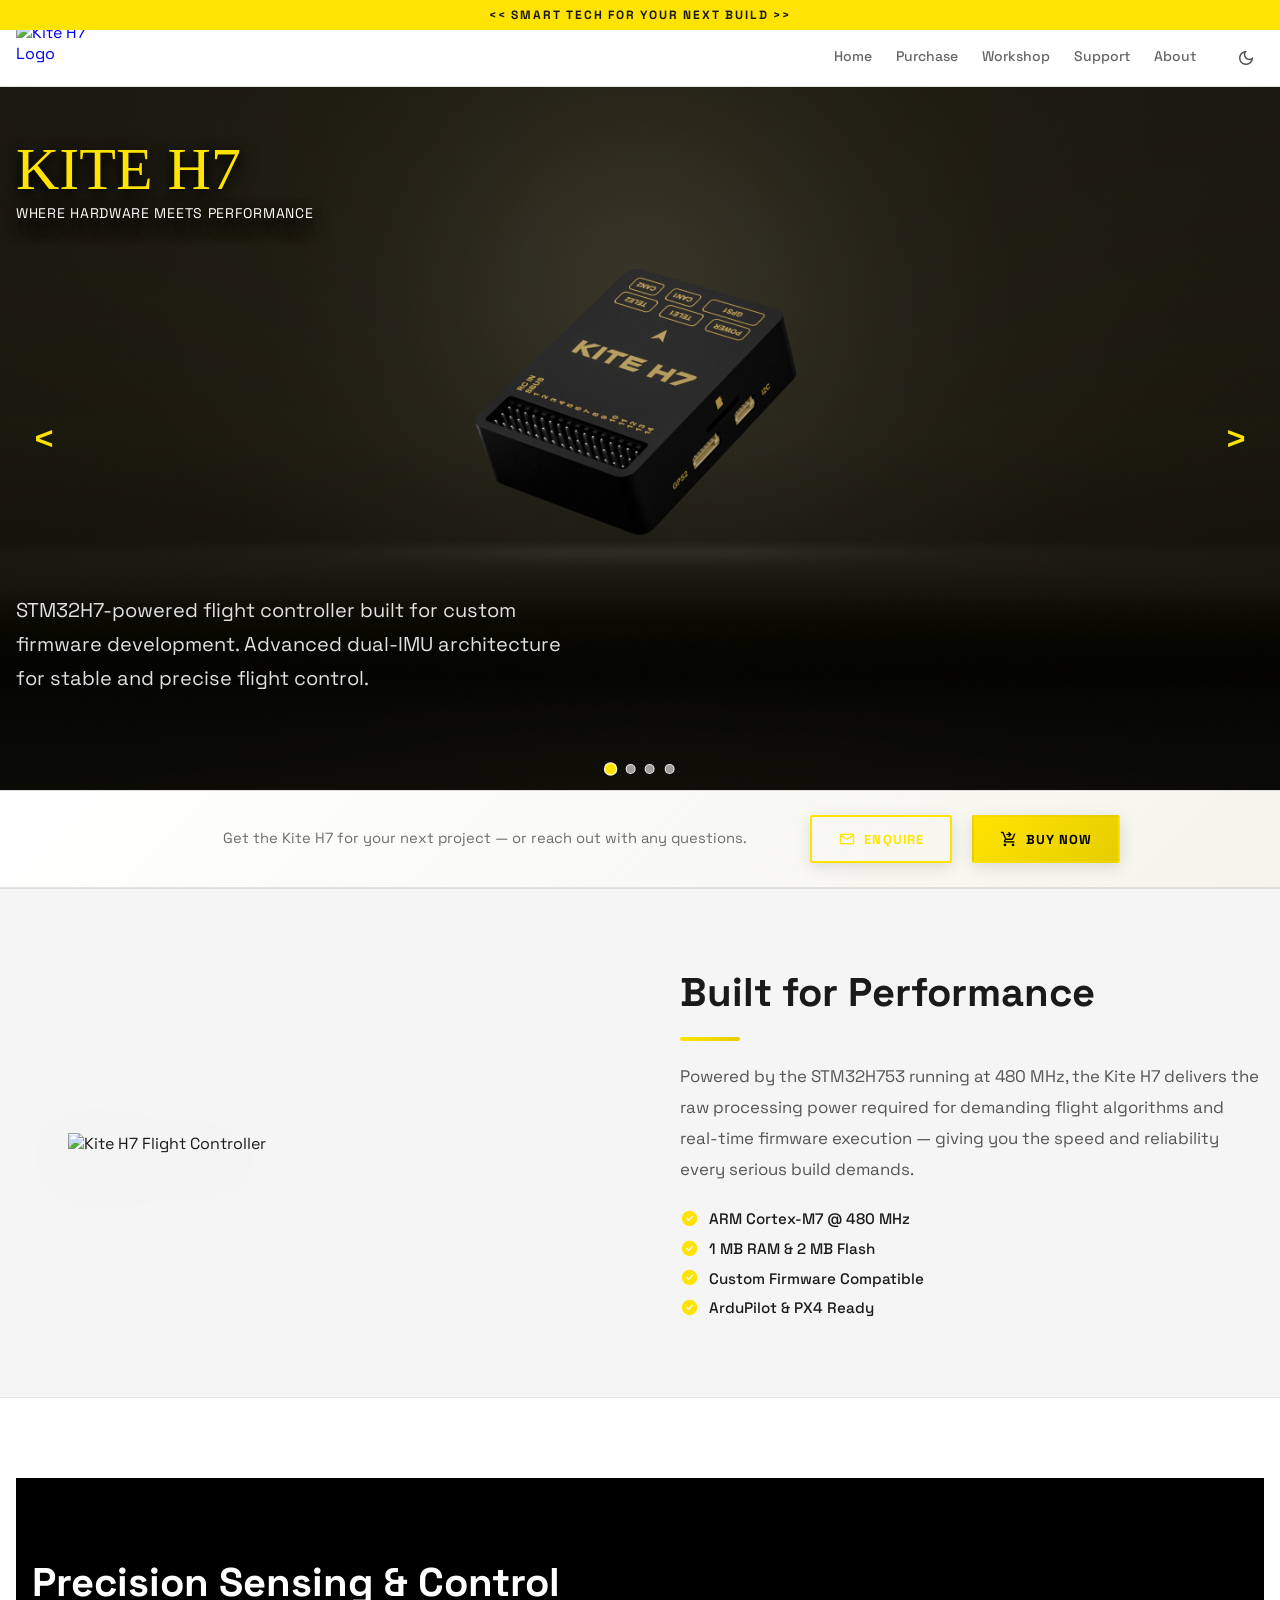
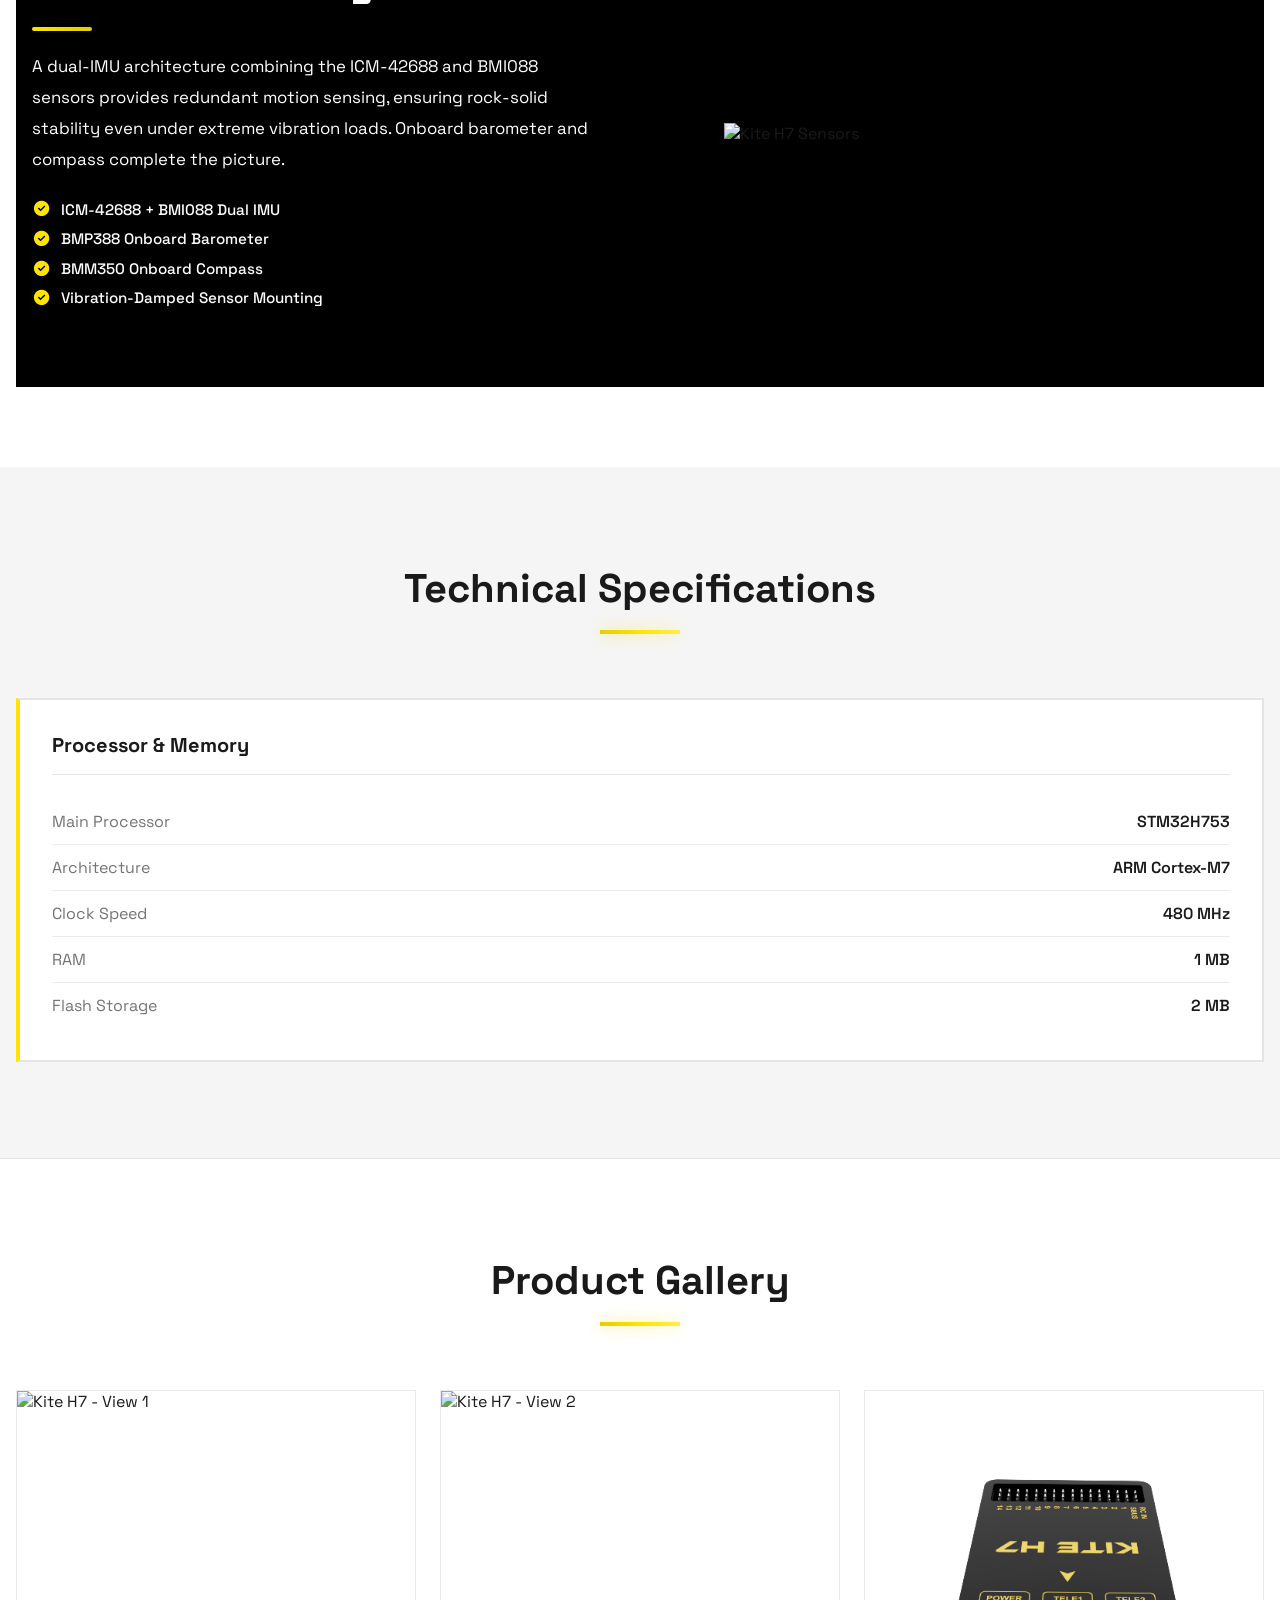
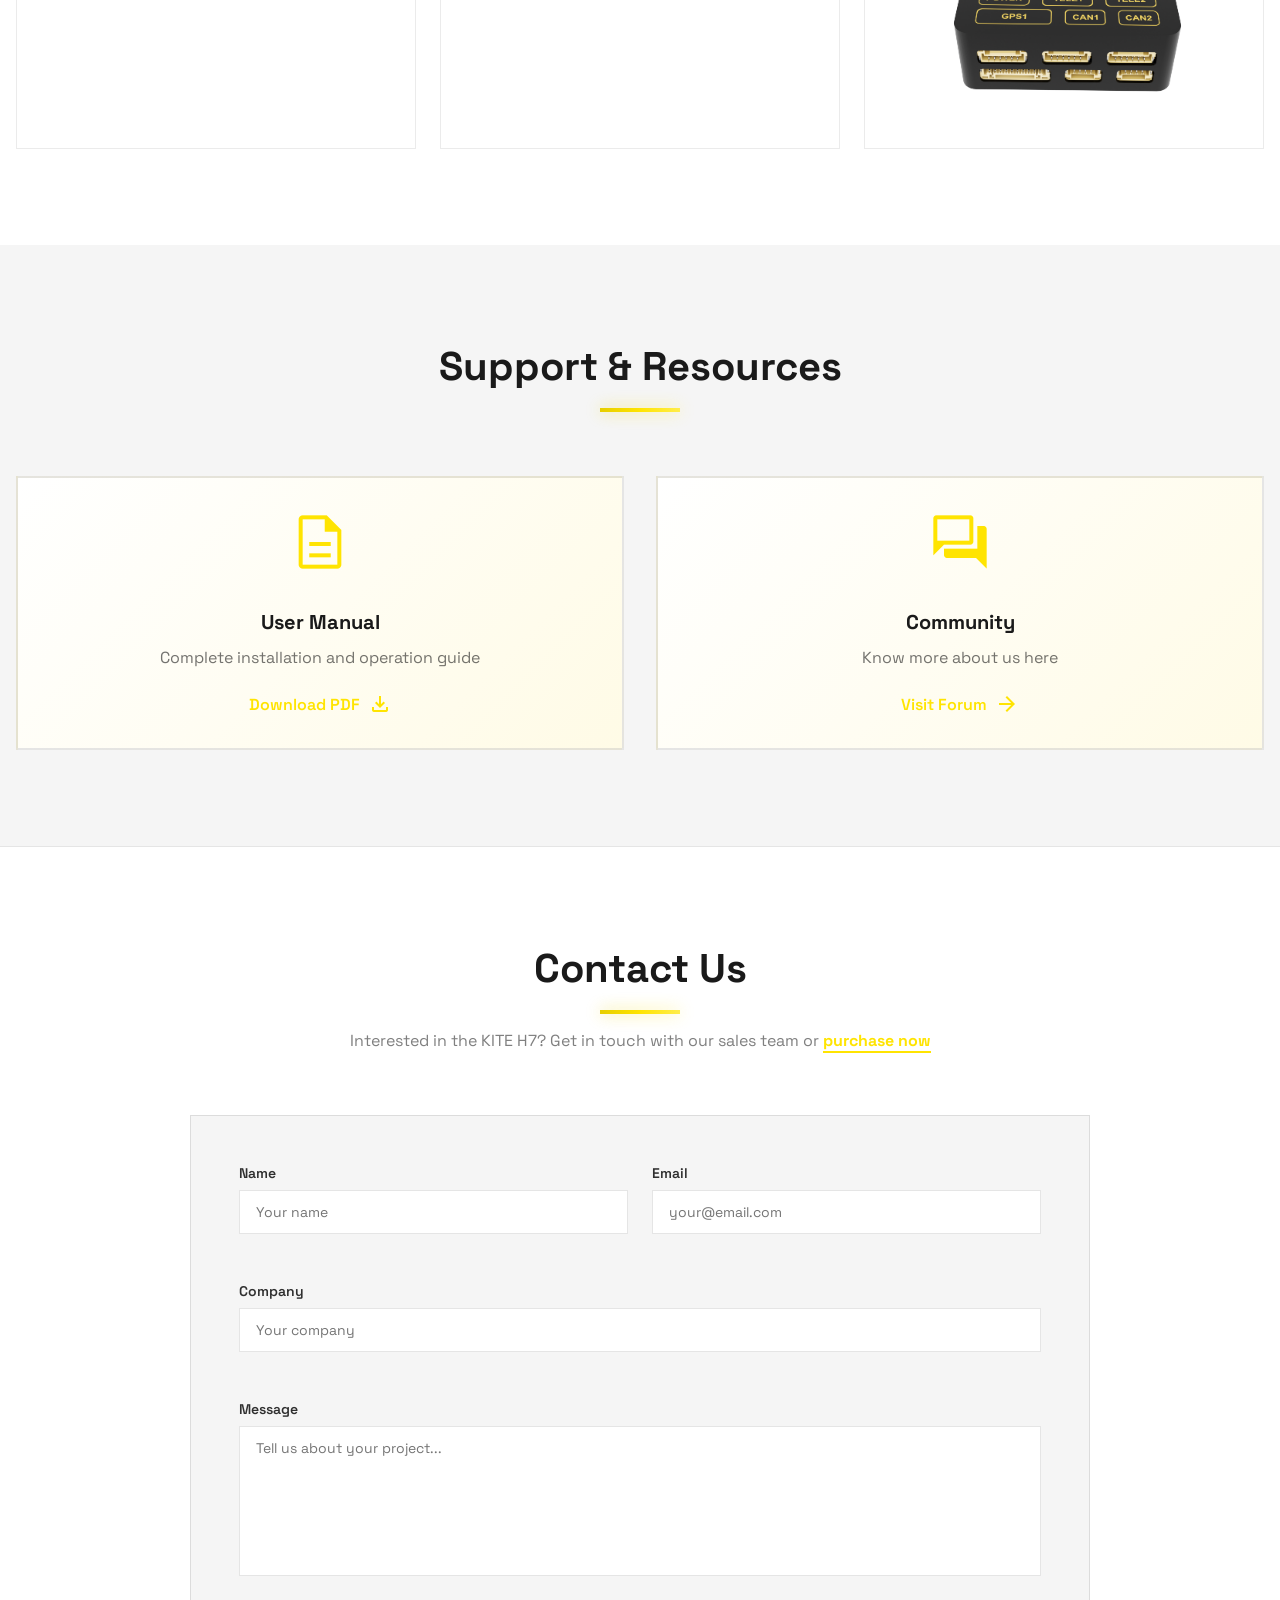
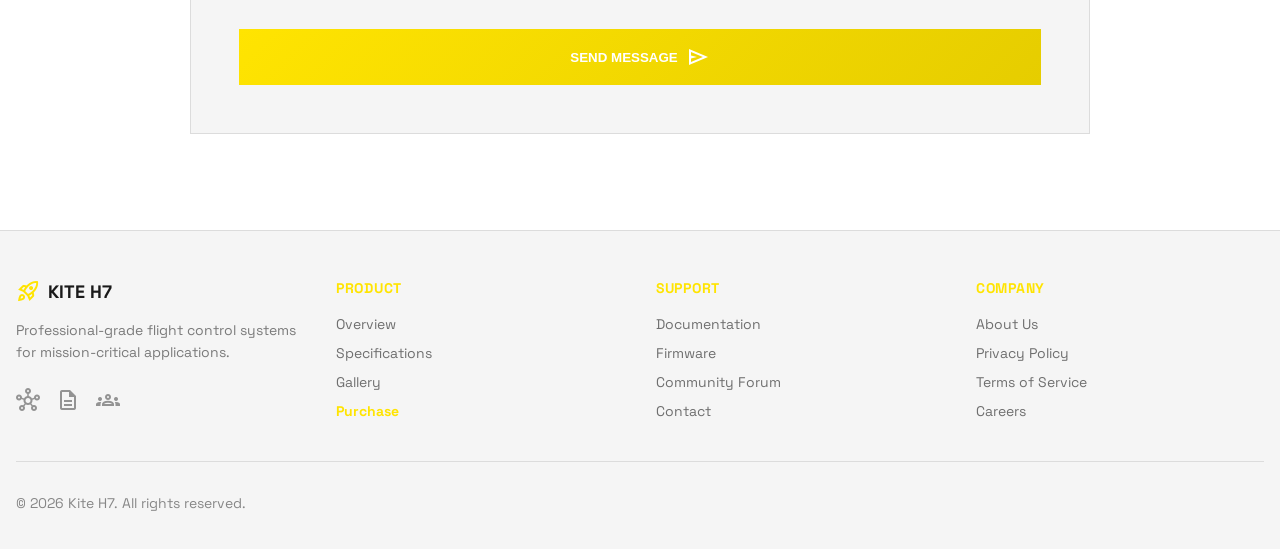
==== commit 9f2fa0a9: "Updated kitronix and purchase" ====
--- a/index.html
+++ b/index.html
@@ -88,9 +88,11 @@
                         <h3 style="color:#ffe401; font-size:1.125rem; margin-bottom:0.25rem; font-weight:600;">BMM350 - Magnetometer</h3>
                         <p style="font-size:0.95rem; opacity:0.85;">Onboard  Compass</p>
                     </div>
-                    
-                </div>
-            </div>
+
+                  
+                </div>
+                 
+            </div>               
             
         </div>
     </div>
@@ -112,13 +114,13 @@
     </div> -->
 
     <!-- Slide 2 (last): Customer Support -->
-    <div class="hero-carousel-slide slide-dark slide-support" style="background-image: url('assets/actual_img/1.png'); background-size: cover; background-position: center; color:#fff;">
+    <div class="hero-carousel-slide slide-dark slide-support" style="background-image: url('assets/edited/A1.png'); background-size: cover; background-position: center; color:#fff;">
         <div style="position: absolute; top: 0; left: 0; right: 0; bottom: 0; background: linear-gradient(to right, rgba(0,0,0,0.88) 0%, rgba(0,0,0,0.72) 50%, rgba(0,0,0,0.55) 100%);"></div>
         <div class="hero-slide-dark-inner">
             <div>
                 <h2>24/7 After-Sales Support</h2>
                 <div class="slide-support-img-mobile">
-                    <img alt="Kitronix Support" src="assets/A4-1.png" style="max-width:325px; margin: 1rem auto; display:block;"/>
+                    <img alt="Kitronix Support" src="assets/edited/A3edited.png" style="max-width:325px; height: fit-content; margin: 1rem auto; display:block;"/>
                 </div>
                 <p style="margin-bottom: 1.5rem;">Always-on expert support for troubleshooting, updates, and optimal hardware performance.</p>
                 <div style="margin-top: 1.5rem; display: flex; gap: 12px; flex-wrap: wrap;">
@@ -133,7 +135,7 @@
                 </div>
             </div>
             <div class="feature-image">
-                <img alt="Kitronix Support" src="assets/A4.png"/>
+                <img alt="Kitronix Support" src="assets/edited/A3.png"/>
             </div>
         </div>
     </div>
@@ -181,8 +183,6 @@
     <div class="cta-strip-accent"></div>
     <div class="cta-strip-inner">
         <div class="cta-strip-text">
-            <p class="cta-strip-eyebrow">Kite H7 Flight Controller</p>
-            <h2>Ready to Build?</h2>
             <p>Get the Kite H7 for your next project — or reach out with any questions.</p>
         </div>
         <div class="cta-strip-buttons">
@@ -202,10 +202,9 @@
 <section class="feature-split-section feature-image-first">
     <div class="feature-split-container">
         <div class="feature-split-image">
-            <img src="assets/actual_img/4-Photoroom.png" alt="Kite H7 Flight Controller" />
+            <img src="assets/edited/A3edited.png" alt="Kite H7 Flight Controller" />
         </div>
         <div class="feature-split-content">
-            <p class="feature-split-eyebrow">High Performance Core</p>
             <h2 class="feature-split-title">Built for Performance</h2>
             <div class="feature-split-divider"></div>
             <p class="feature-split-desc">Powered by the STM32H753 running at 480&nbsp;MHz, the Kite H7 delivers the raw processing power required for demanding flight algorithms and real-time firmware execution — giving you the speed and reliability every serious build demands.</p>
@@ -221,23 +220,24 @@
 
 <!-- Feature Section 2: Precision Sensing -->
 <section class="feature-split-section feature-split-alt">
-    <div class="feature-split-container">
-        <div class="feature-split-content">
-            <p class="feature-split-eyebrow">Advanced Sensor Suite</p>
-            <h2 class="feature-split-title">Precision Sensing &amp; Control</h2>
-            <div class="feature-split-divider"></div>
-            <p class="feature-split-desc">A dual-IMU architecture combining the ICM-42688 and BMI088 sensors provides redundant motion sensing, ensuring rock-solid stability even under extreme vibration loads. Onboard barometer and compass complete the picture.</p>
-            <ul class="feature-split-list">
-                <li><span class="material-symbols-outlined">check_circle</span> ICM-42688 + BMI088 Dual IMU</li>
-                <li><span class="material-symbols-outlined">check_circle</span> BMP388 Onboard Barometer</li>
-                <li><span class="material-symbols-outlined">check_circle</span> BMM350 Onboard Compass</li>
-                <li><span class="material-symbols-outlined">check_circle</span> Vibration-Damped Sensor Mounting</li>
-            </ul>
-        </div>
-        <div class="feature-split-image">
-            <img src="assets/actual_img/2-Photoroom.png" alt="Kite H7 Sensors" />
-        </div>
-    </div>
+    <div class="feature-split-section feature-split-alt feature-section-2" style="background-color: #000;">
+            <div class="feature-split-container" >
+                <div class="feature-split-content" >
+                    <h2 class="feature-split-title" style="color: #ffffff;">Precision Sensing &amp; Control</h2>
+                    <div class="feature-split-divider"></div>
+                    <p class="feature-split-desc" style="color: #ffffff;">A dual-IMU architecture combining the ICM-42688 and BMI088 sensors provides redundant motion sensing, ensuring rock-solid stability even under extreme vibration loads. Onboard barometer and compass complete the picture.</p>
+                    <ul class="feature-split-list" style="color: #ffffff;">
+                        <li style="color: #ffffff;"><span class="material-symbols-outlined">check_circle</span> ICM-42688 + BMI088 Dual IMU</li>
+                        <li style="color: #ffffff;"><span class="material-symbols-outlined">check_circle</span> BMP388 Onboard Barometer</li>
+                        <li style="color: #ffffff;"><span class="material-symbols-outlined">check_circle</span> BMM350 Onboard Compass</li>
+                        <li style="color: #ffffff;"><span class="material-symbols-outlined">check_circle</span> Vibration-Damped Sensor Mounting</li>
+                    </ul>
+                </div>
+                <div class="feature-split-image">
+                    <img src="assets/edited/neon.png" alt="Kite H7 Sensors" />
+                </div>
+            </div>
+        </div>
 </section>
 
 <!-- Technical Specifications Section -->
@@ -286,13 +286,13 @@
         </div>
         <div class="gallery-grid">
             <div class="gallery-item">
-                <img alt="Kite H7 - View 1" src="assets/actual_img/4-Photoroom.png"/>
+                <img alt="Kite H7 - View 1" src="assets/edited/A1.png"/>
             </div>
             <div class="gallery-item">
-                <img alt="Kite H7 - View 2" src="assets/actual_img/2-Photoroom.png"/>
+                <img alt="Kite H7 - View 2" src="assets/edited/A2.png"/>
             </div>
             <div class="gallery-item">
-                <img alt="Kite H7 - View 3" src="assets/actual_img/4-Photoroom.png"/>
+                <img alt="Kite H7 - View 3" src="assets/edited/A5.png"/>
             </div>
         </div>
     </div>
--- a/styles.css
+++ b/styles.css
@@ -1,6 +1,15 @@
 @font-face {
     font-family: 'Ethnocentric';
     src: url('ethnocentric/Ethnocentric-Regular.otf') format('opentype');
+    font-weight: normal;
+    font-style: normal;
+}
+
+@font-face {
+    font-family: 'TheBoldFont';
+    src: url('the_bold_font/THEBOLDFONT-FREEVERSION.woff2') format('woff2'),
+         url('the_bold_font/THEBOLDFONT-FREEVERSION.woff') format('woff'),
+         url('the_bold_font/THEBOLDFONT-FREEVERSION.ttf') format('truetype');
     font-weight: normal;
     font-style: normal;
 }
@@ -450,25 +459,20 @@
     position: relative;
     background: linear-gradient(135deg, var(--surface-light) 0%, rgba(255, 228, 1, 0.04) 100%);
     border-bottom: 1px solid var(--tech-border);
-    padding: 3.5rem 1.5rem 3rem;
+    padding: 1.5rem 1.5rem;
     overflow: hidden;
-    align-items: center
-}
-.cta-strip-accent {
-    position: absolute;
-    top: 0;
-    left: 0;
-    right: 0;
-    height: 3px;
-    background: linear-gradient(90deg, var(--primary) 0%, var(--primary-dark) 60%, transparent 100%);
-}
+    display: flex;
+    align-items: center;
+    justify-content: center;
+}
+
 .cta-strip-inner {
     max-width: 960px;
     margin: 0 auto;
     display: flex;
     align-items: center;
-    justify-content: space-between;
-    gap: 2.5rem;
+    justify-content: center;
+    width: 100%;
 }
 .cta-strip-eyebrow {
     font-size: 0.7rem;
@@ -478,13 +482,20 @@
     color: var(--primary);
     margin: 0 0 0.5rem;
 }
+.cta-strip-text {
+    display: flex;
+    align-items: center;
+    justify-content: center;
+    width: 100%;
+}
 .cta-strip-text h2 {
     font-family: 'Space Grotesk', sans-serif;
     font-size: 1.65rem;
     font-weight: 800;
     color: var(--text-charcoal);
-    margin: 0 0 0.4rem;
+    margin: 0;
     line-height: 1.2;
+    white-space: nowrap;
 }
 .cta-strip-text p {
     font-size: 0.92rem;
@@ -495,8 +506,10 @@
 }
 .cta-strip-buttons {
     display: flex;
-    gap: 14px;
+    gap: 20px;
     flex-shrink: 0;
+    align-items: center;
+    justify-content: center;
 }
 .cta-strip-btn {
     display: inline-flex;
@@ -513,6 +526,28 @@
     transition: all 0.3s ease;
     white-space: nowrap;
     border-radius: 2px;
+    background: #fff;
+    color: #000;
+    border: 2px solid #fff;
+    box-shadow: 0 4px 16px rgba(0, 0, 0, 0.12);
+}
+.cta-contact-btn {
+    background: #fff;
+    color: #000;
+}
+.cta-contact-btn:hover {
+    box-shadow: 0 6px 24px rgba(0, 0, 0, 0.2);
+    transform: translateY(-2px);
+    background: #f5f5f5;
+}
+.cta-register-btn {
+    background: #fff;
+    color: #000;
+}
+.cta-register-btn:hover {
+    box-shadow: 0 6px 24px rgba(0, 0, 0, 0.2);
+    transform: translateY(-2px);
+    background: #f5f5f5;
 }
 .cta-strip-enquire {
     border: 2px solid var(--primary);
@@ -535,21 +570,28 @@
     transform: translateY(-2px);
 }
 @media (max-width: 768px) {
-    .cta-strip { padding: 2.25rem 1.25rem 2rem; }
+    .cta-strip { padding: 1.25rem 1rem; }
     .cta-strip-inner {
-        flex-direction: column;
+        flex-direction: row;
         text-align: center;
-    }
-    .cta-strip-text h2 { font-size: 1.35rem; }
+        gap: 1.5rem;
+        justify-content: center;
+        flex-wrap: wrap;
+    }
+    .cta-strip-text h2 { 
+        font-size: 1.25rem;
+        white-space: nowrap;
+    }
     .cta-strip-buttons {
-        width: 100%;
         flex-direction: row;
+        justify-content: center;
+        gap: 12px;
+        margin: 0;
     }
     .cta-strip-btn {
-        justify-content: center;
-        flex: 1;
-        padding: 13px 10px;
-        font-size: 12px;
+        padding: 12px 18px;
+        font-size: 11px;
+        white-space: nowrap;
     }
 }
 @media (max-width: 380px) {
@@ -579,19 +621,7 @@
 }
 
 .hero::after {
-    content: 'KITE H7';
-    position: absolute;
-    right: -3%;
-    bottom: -5%;
-    font-family: 'Orbitron', sans-serif;
-    font-size: clamp(200px, 30vw, 400px);
-    font-weight: 900;
-    color: rgba(0, 0, 0, 0.08);
-    letter-spacing: -8px;
-    pointer-events: none;
-    white-space: nowrap;
-    line-height: 1;
-    z-index: 0;
+    display: none;
 }
 
 .hero-inner {
@@ -610,6 +640,7 @@
     text-transform: uppercase;
     margin-bottom: 1rem;
     font-weight: 500;
+    opacity: 60%;
 }
 
 .hero-title {
@@ -618,6 +649,7 @@
     text-transform: uppercase;
     color: #1a1a1a;
     margin-bottom: 1.5rem;
+    
 }
 
 .hero-title .l1 {
@@ -631,9 +663,12 @@
 
 .hero-title .l2 {
     display: block;
+    font-family: 'bebas neue',sans-serif;
     font-size: clamp(2.5rem, 8vw, 4rem);
     font-weight: 900;
-    letter-spacing: -0.02em;
+    letter-spacing: 0.05em;
+    font-style: bold, italic;
+    
 }
 
 .hero-title .l3 {
@@ -649,6 +684,7 @@
     font-size: clamp(1.5rem, 4vw, 2.75rem);
     font-weight: 900;
     letter-spacing: 0.02em;
+    opacity: 70%;
 }
 
 .hero-tagline {
@@ -843,7 +879,7 @@
     }
 
     .hero-title .l2 {
-        font-size: clamp(1.8rem, 6vw, 2.5rem);
+        font-size: clamp(1.2rem, 6vw, 4.5rem);
     }
 
     .hero-title .l3 {
@@ -851,11 +887,33 @@
     }
 
     .hero-tiers {
-        flex-direction: column;
+        gap: 0.35rem;
+        flex-wrap: nowrap;
     }
 
     .ctier {
-        min-width: unset;
+        flex: 1;
+        min-width: 0;
+        padding: 0.65rem 0.8rem;
+    }
+
+    .ct-num {
+        font-size: 0.6rem;
+        margin-bottom: 0.25rem;
+    }
+
+    .ct-name {
+        font-size: 0.75rem;
+        margin-bottom: 0.3rem;
+        line-height: 1.05;
+    }
+
+    .ct-price {
+        font-size: 0.85rem;
+    }
+
+    .ct-gst {
+        font-size: 0.65rem;
     }
 
     .why-row {
@@ -1000,6 +1058,10 @@
 
     .feature-split-desc {
         font-size: 0.95rem;
+    }
+
+    .feature-split-list {
+        display: none;
     }
 }
 
@@ -1564,6 +1626,7 @@
     border-bottom: 1px solid var(--tech-border);
     cursor: grab;
     user-select: none;
+    max-height: 550px;
 }
 
 .hero-carousel:active {
@@ -1743,6 +1806,10 @@
     .hero-slide-dark-inner h2 {
         font-size: 1.6rem;
     }
+
+    .hero-carousel {
+        max-height: 400px;
+    }
 }
 
 .hero-container {
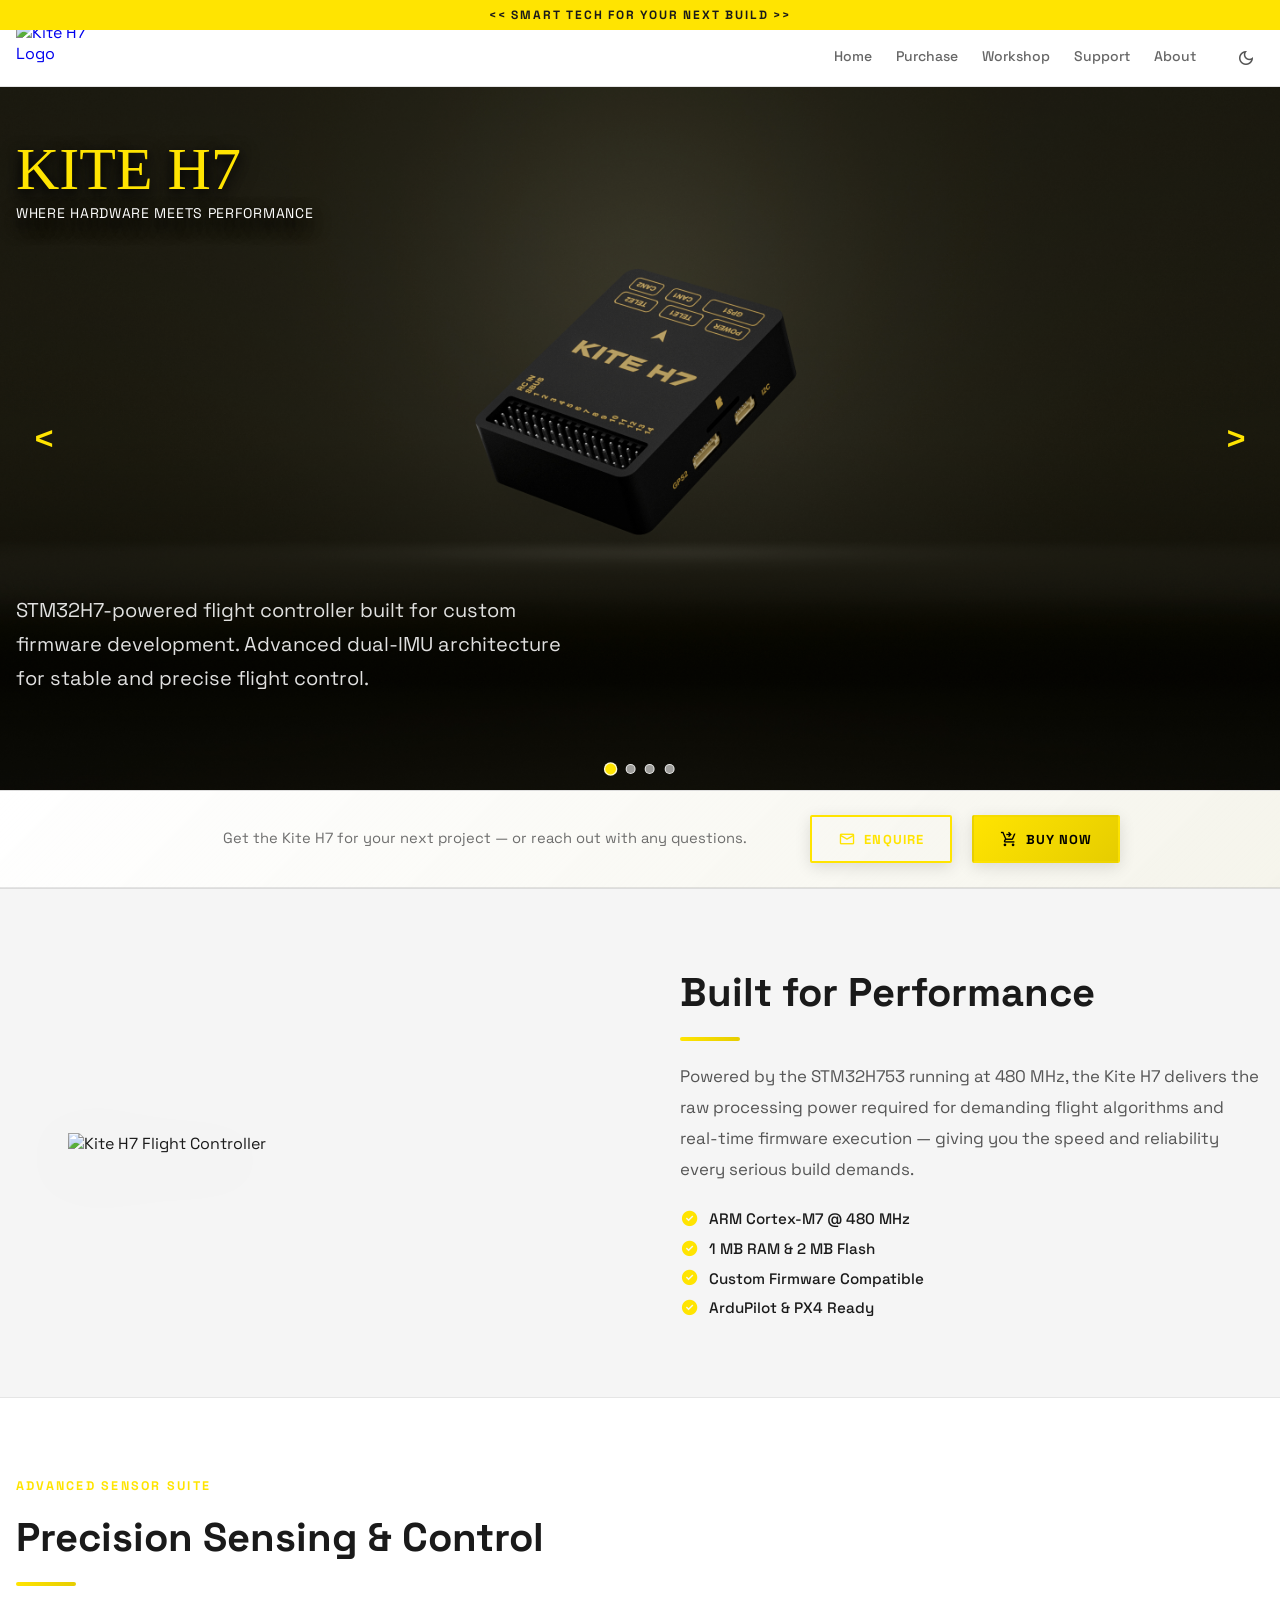
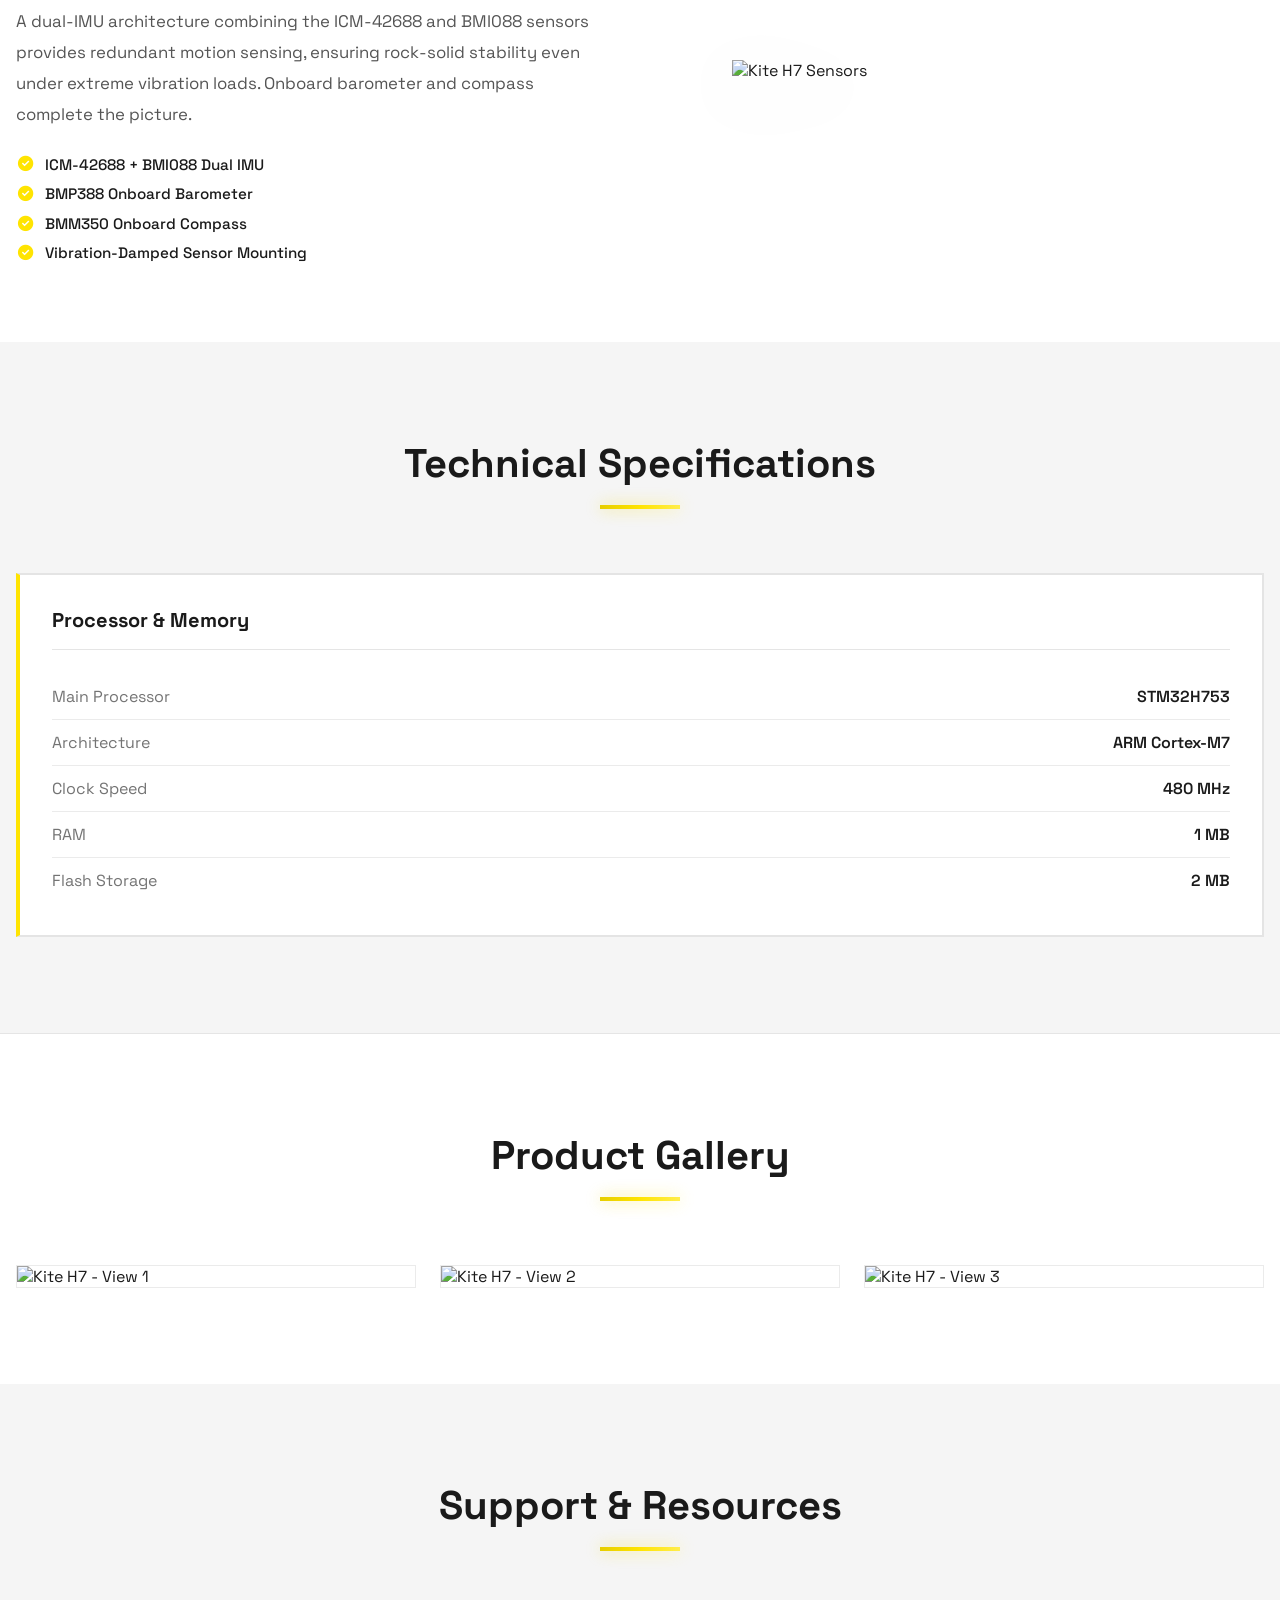
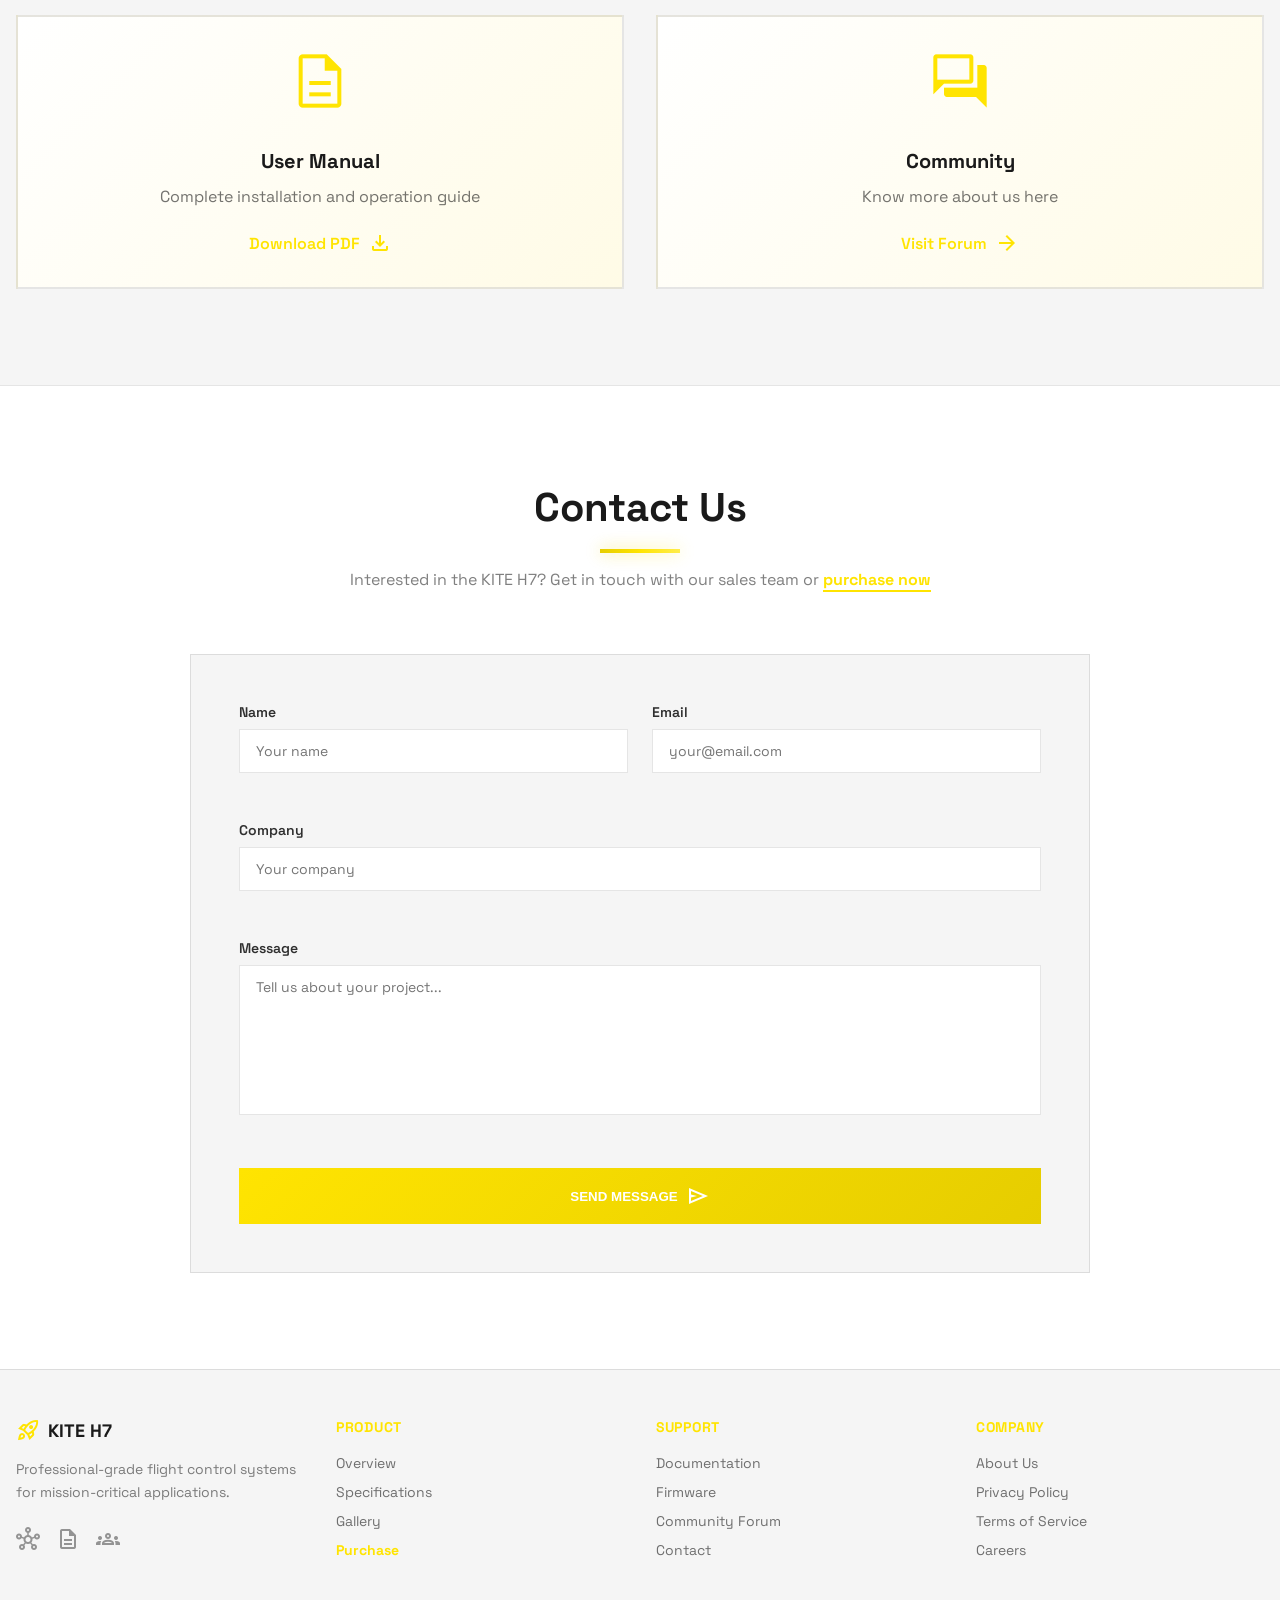
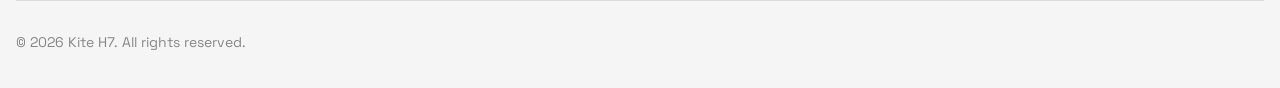
==== commit 28a70436: "Merge branch 'main' of https://github.com/Gkinfobox/kitronix" ====
--- a/index.html
+++ b/index.html
@@ -21,7 +21,7 @@
 <header>
     <div class="header-container">
         <a class="logo" href="#" style="display: flex; align-items: center; gap: 0.5rem;">
-            <img id="siteLogo" src="assets/Kitronix.png" alt="Kite H7 Logo" style="height: 72px; width: 72px; object-fit: contain;">
+            <img id="siteLogo" src="assets/site/Kitronix.png" alt="Kite H7 Logo" style="height: 72px; width: 72px; object-fit: contain;">
         </a>
         <nav id="mainNavIndex">
             <a href="#overview">Home</a>
@@ -202,7 +202,7 @@
 <section class="feature-split-section feature-image-first">
     <div class="feature-split-container">
         <div class="feature-split-image">
-            <img src="assets/edited/A3edited.png" alt="Kite H7 Flight Controller" />
+            <img src="assets/actual_img/4-Photoroom.png" alt="Kite H7 Flight Controller" />
         </div>
         <div class="feature-split-content">
             <h2 class="feature-split-title">Built for Performance</h2>
@@ -220,24 +220,23 @@
 
 <!-- Feature Section 2: Precision Sensing -->
 <section class="feature-split-section feature-split-alt">
-    <div class="feature-split-section feature-split-alt feature-section-2" style="background-color: #000;">
-            <div class="feature-split-container" >
-                <div class="feature-split-content" >
-                    <h2 class="feature-split-title" style="color: #ffffff;">Precision Sensing &amp; Control</h2>
-                    <div class="feature-split-divider"></div>
-                    <p class="feature-split-desc" style="color: #ffffff;">A dual-IMU architecture combining the ICM-42688 and BMI088 sensors provides redundant motion sensing, ensuring rock-solid stability even under extreme vibration loads. Onboard barometer and compass complete the picture.</p>
-                    <ul class="feature-split-list" style="color: #ffffff;">
-                        <li style="color: #ffffff;"><span class="material-symbols-outlined">check_circle</span> ICM-42688 + BMI088 Dual IMU</li>
-                        <li style="color: #ffffff;"><span class="material-symbols-outlined">check_circle</span> BMP388 Onboard Barometer</li>
-                        <li style="color: #ffffff;"><span class="material-symbols-outlined">check_circle</span> BMM350 Onboard Compass</li>
-                        <li style="color: #ffffff;"><span class="material-symbols-outlined">check_circle</span> Vibration-Damped Sensor Mounting</li>
-                    </ul>
-                </div>
-                <div class="feature-split-image">
-                    <img src="assets/edited/neon.png" alt="Kite H7 Sensors" />
-                </div>
-            </div>
-        </div>
+    <div class="feature-split-container">
+        <div class="feature-split-content">
+            <p class="feature-split-eyebrow">Advanced Sensor Suite</p>
+            <h2 class="feature-split-title">Precision Sensing &amp; Control</h2>
+            <div class="feature-split-divider"></div>
+            <p class="feature-split-desc">A dual-IMU architecture combining the ICM-42688 and BMI088 sensors provides redundant motion sensing, ensuring rock-solid stability even under extreme vibration loads. Onboard barometer and compass complete the picture.</p>
+            <ul class="feature-split-list">
+                <li><span class="material-symbols-outlined">check_circle</span> ICM-42688 + BMI088 Dual IMU</li>
+                <li><span class="material-symbols-outlined">check_circle</span> BMP388 Onboard Barometer</li>
+                <li><span class="material-symbols-outlined">check_circle</span> BMM350 Onboard Compass</li>
+                <li><span class="material-symbols-outlined">check_circle</span> Vibration-Damped Sensor Mounting</li>
+            </ul>
+        </div>
+        <div class="feature-split-image">
+            <img src="assets/actual_img/2-Photoroom.png" alt="Kite H7 Sensors" />
+        </div>
+    </div>
 </section>
 
 <!-- Technical Specifications Section -->
@@ -286,13 +285,13 @@
         </div>
         <div class="gallery-grid">
             <div class="gallery-item">
-                <img alt="Kite H7 - View 1" src="assets/edited/A1.png"/>
+                <img alt="Kite H7 - View 1" src="assets/actual_img/4-Photoroom.png"/>
             </div>
             <div class="gallery-item">
-                <img alt="Kite H7 - View 2" src="assets/edited/A2.png"/>
+                <img alt="Kite H7 - View 2" src="assets/actual_img/2-Photoroom.png"/>
             </div>
             <div class="gallery-item">
-                <img alt="Kite H7 - View 3" src="assets/edited/A5.png"/>
+                <img alt="Kite H7 - View 3" src="assets/actual_img/4-Photoroom.png"/>
             </div>
         </div>
     </div>
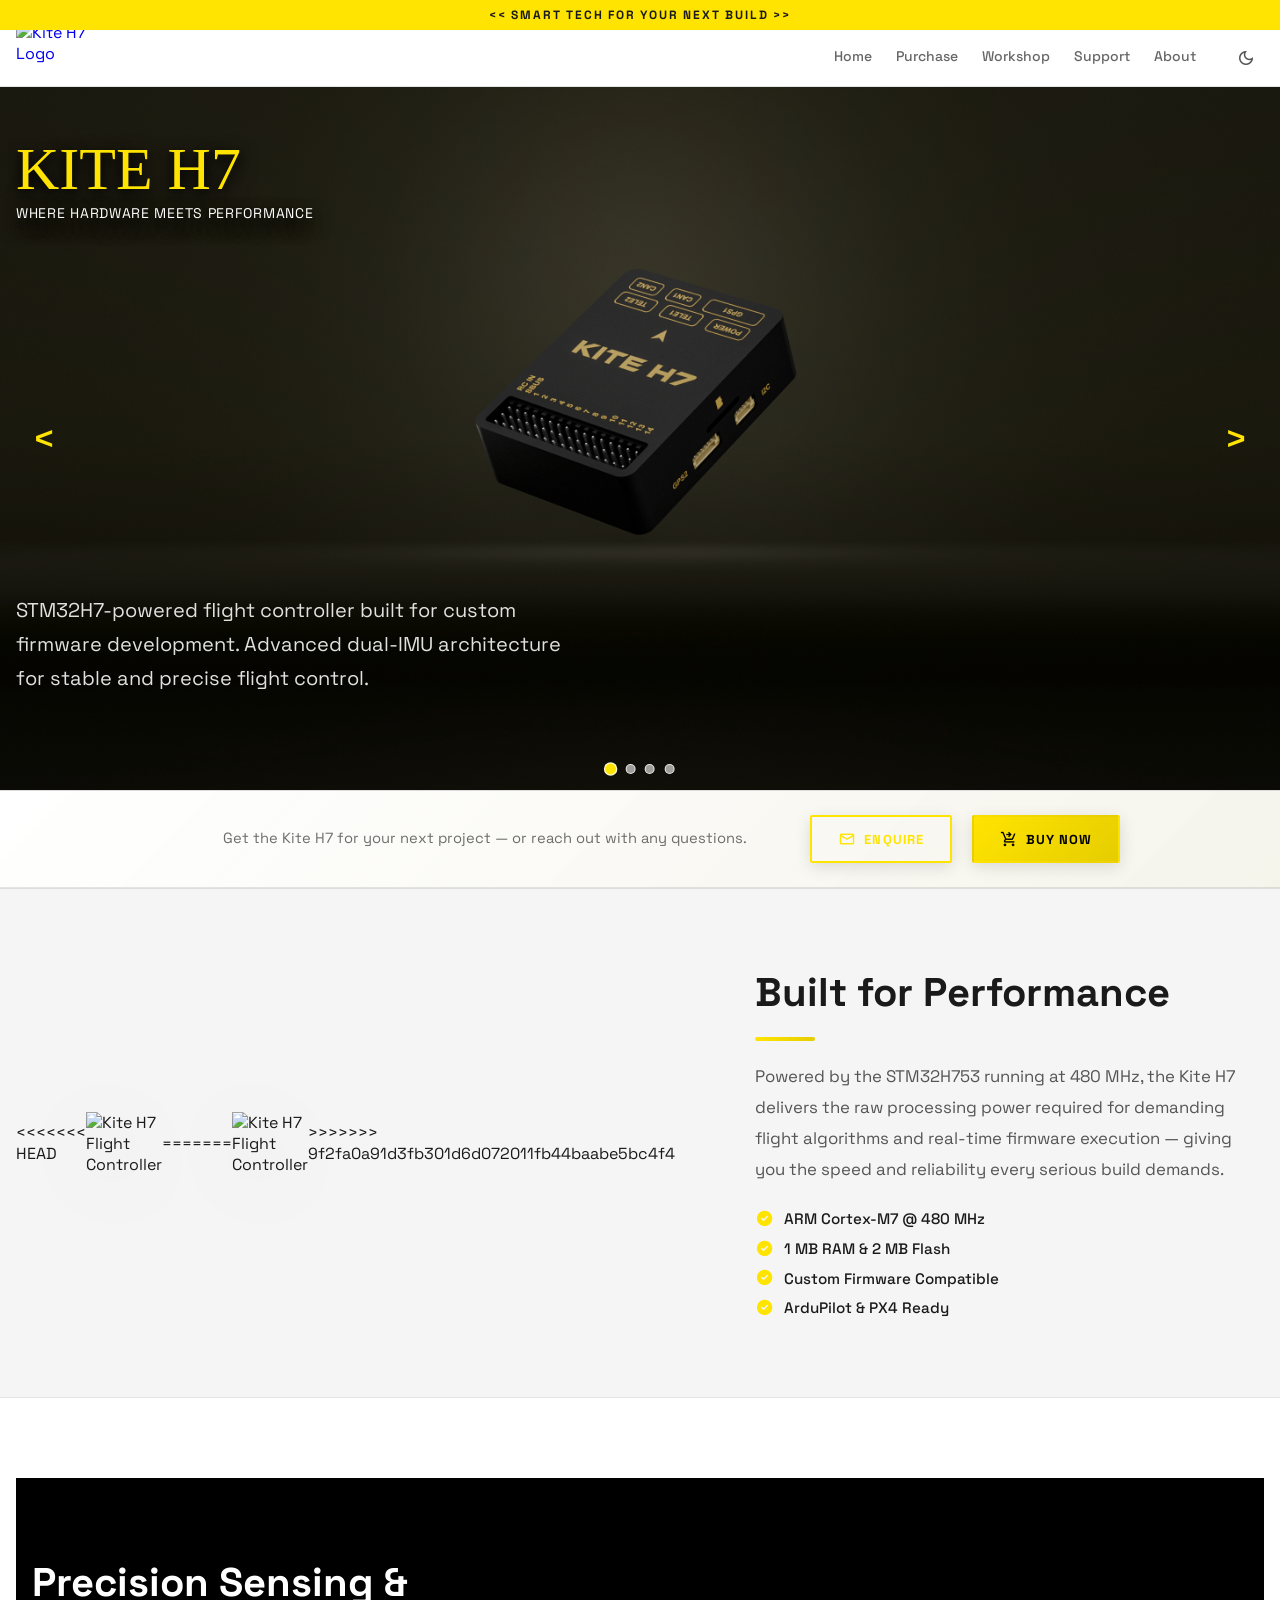
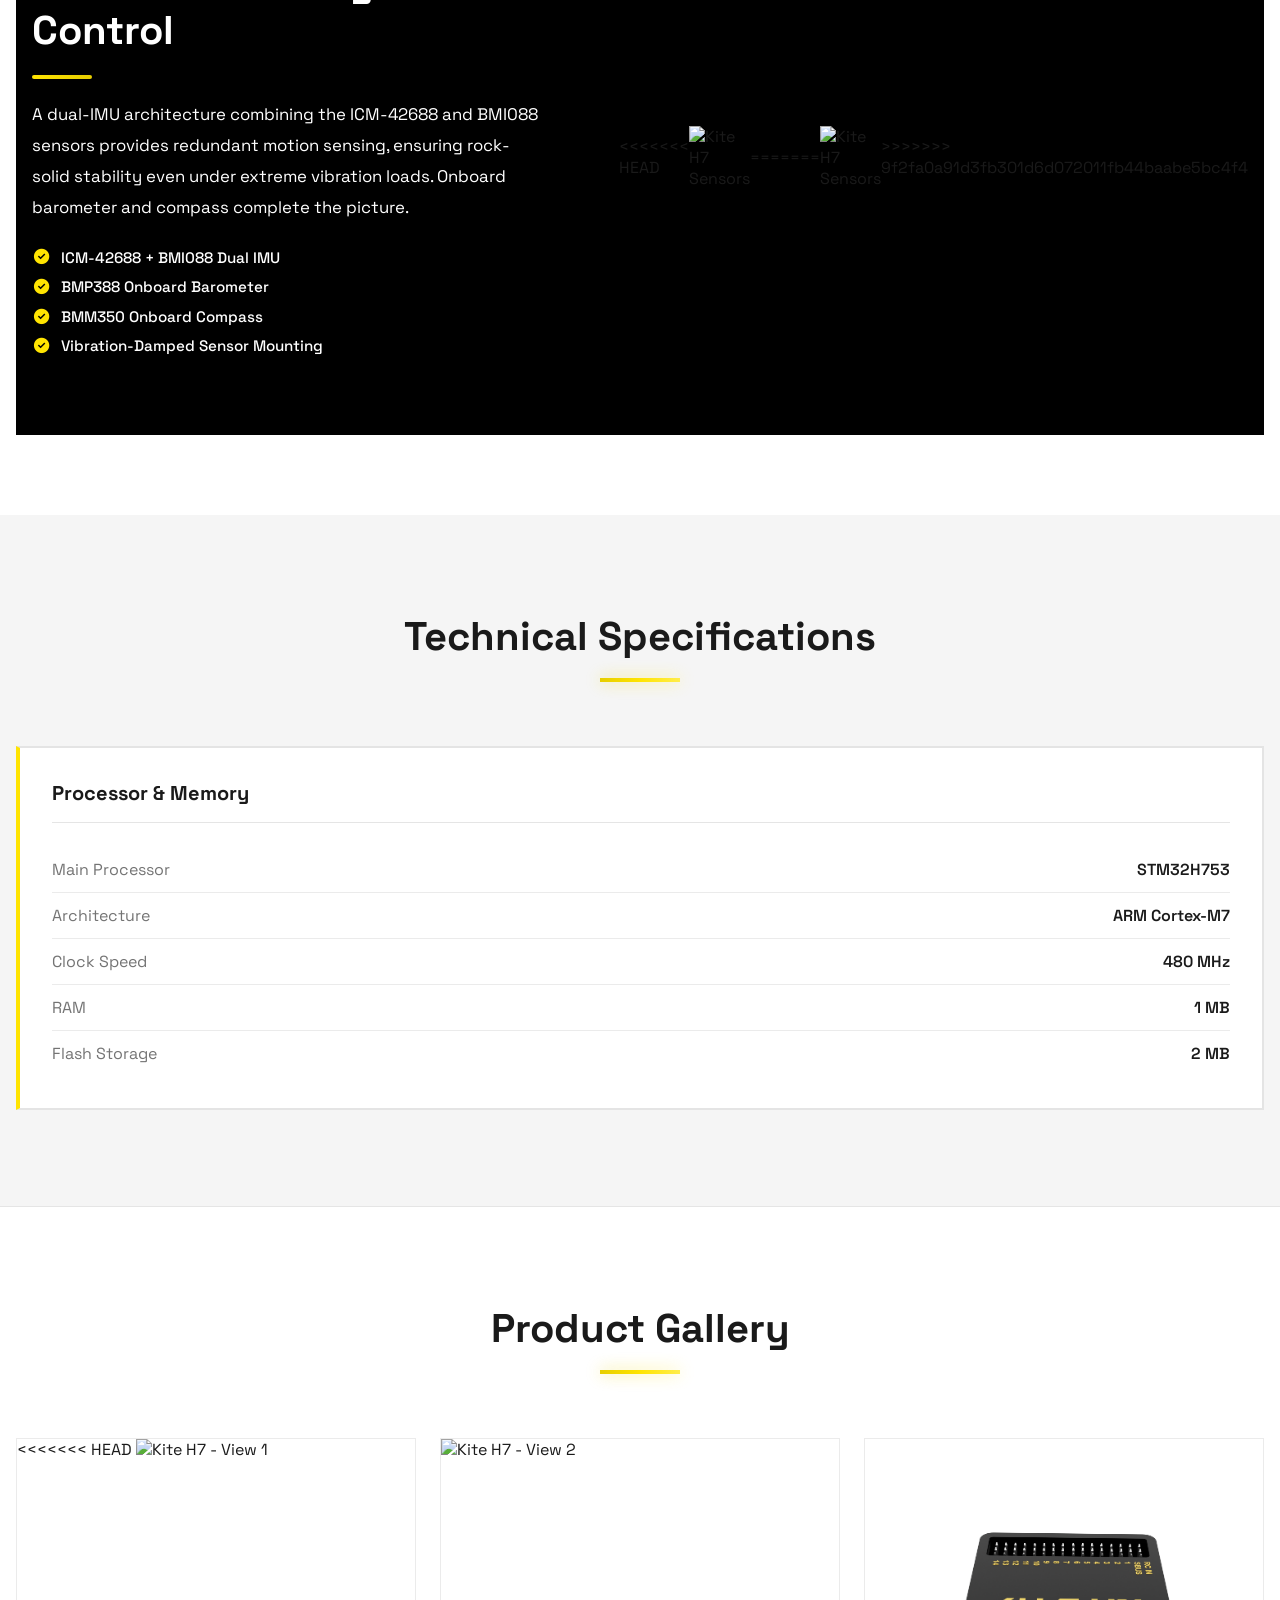
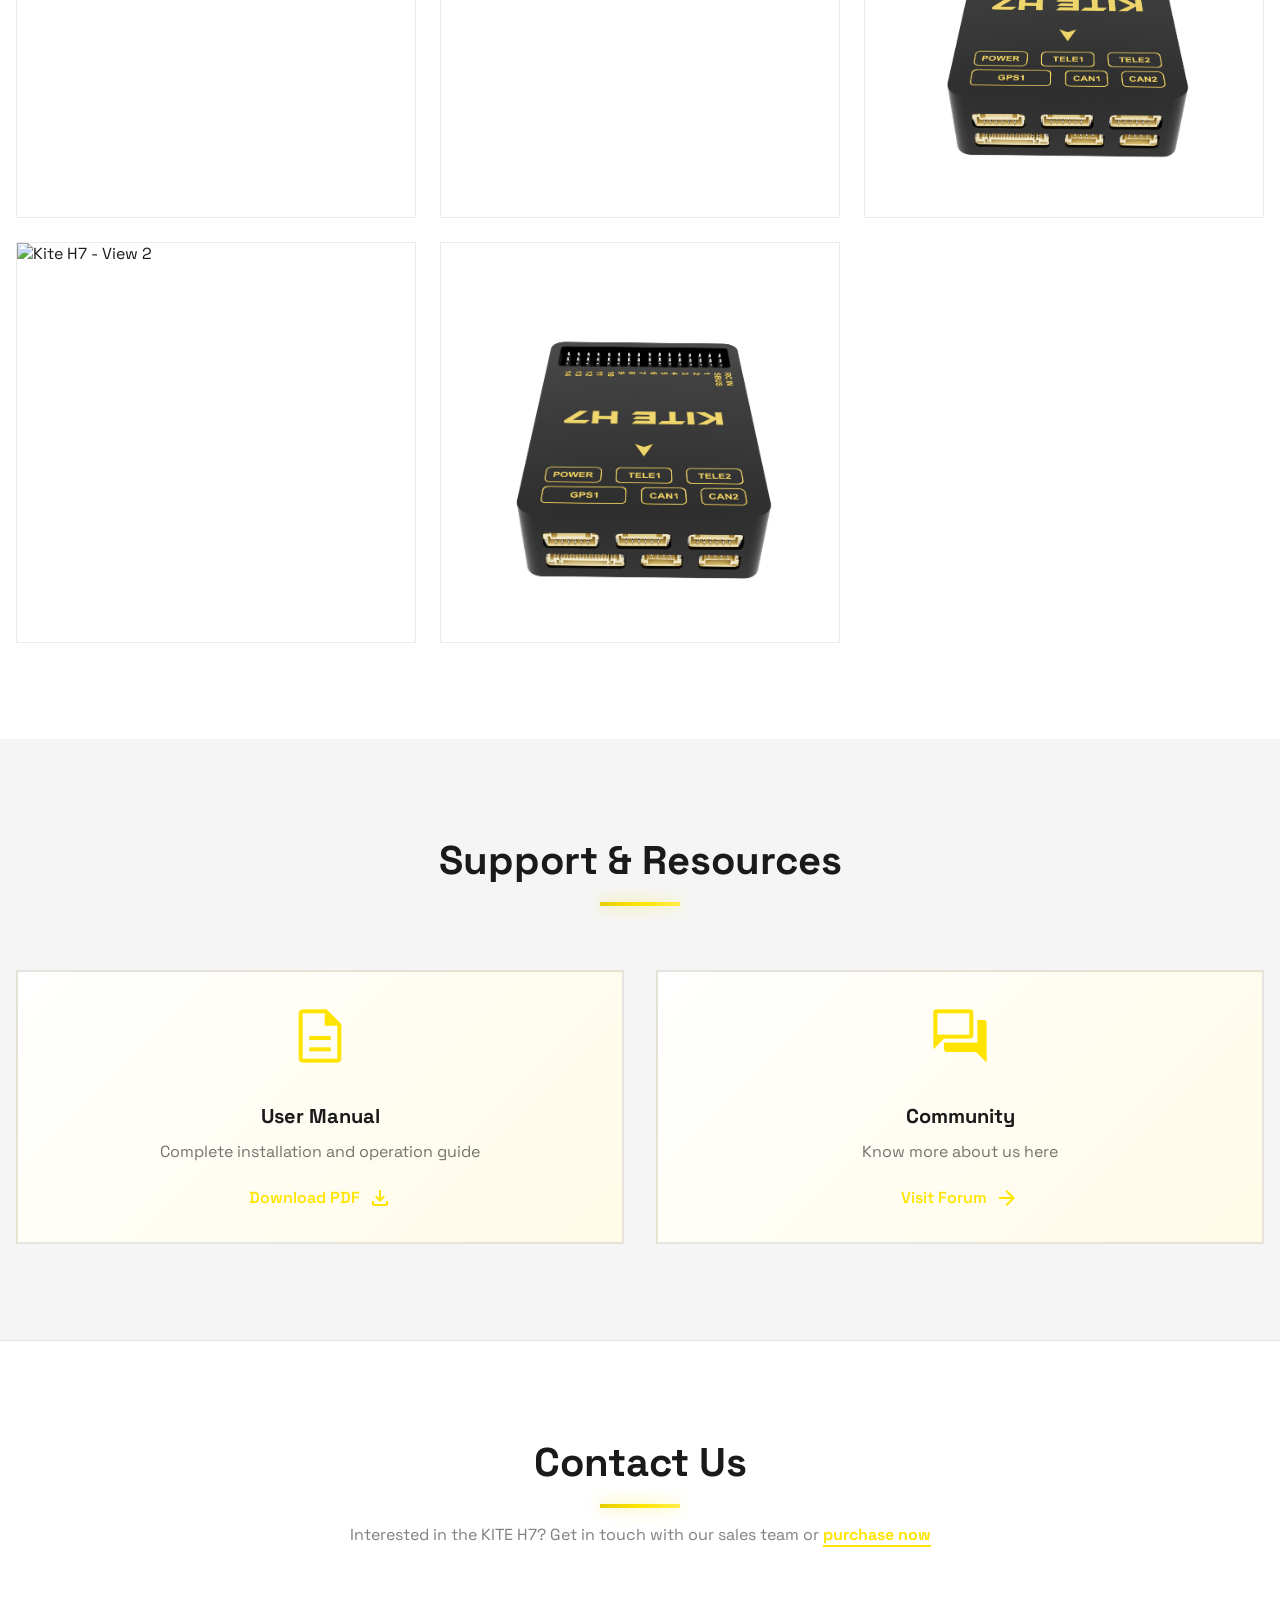
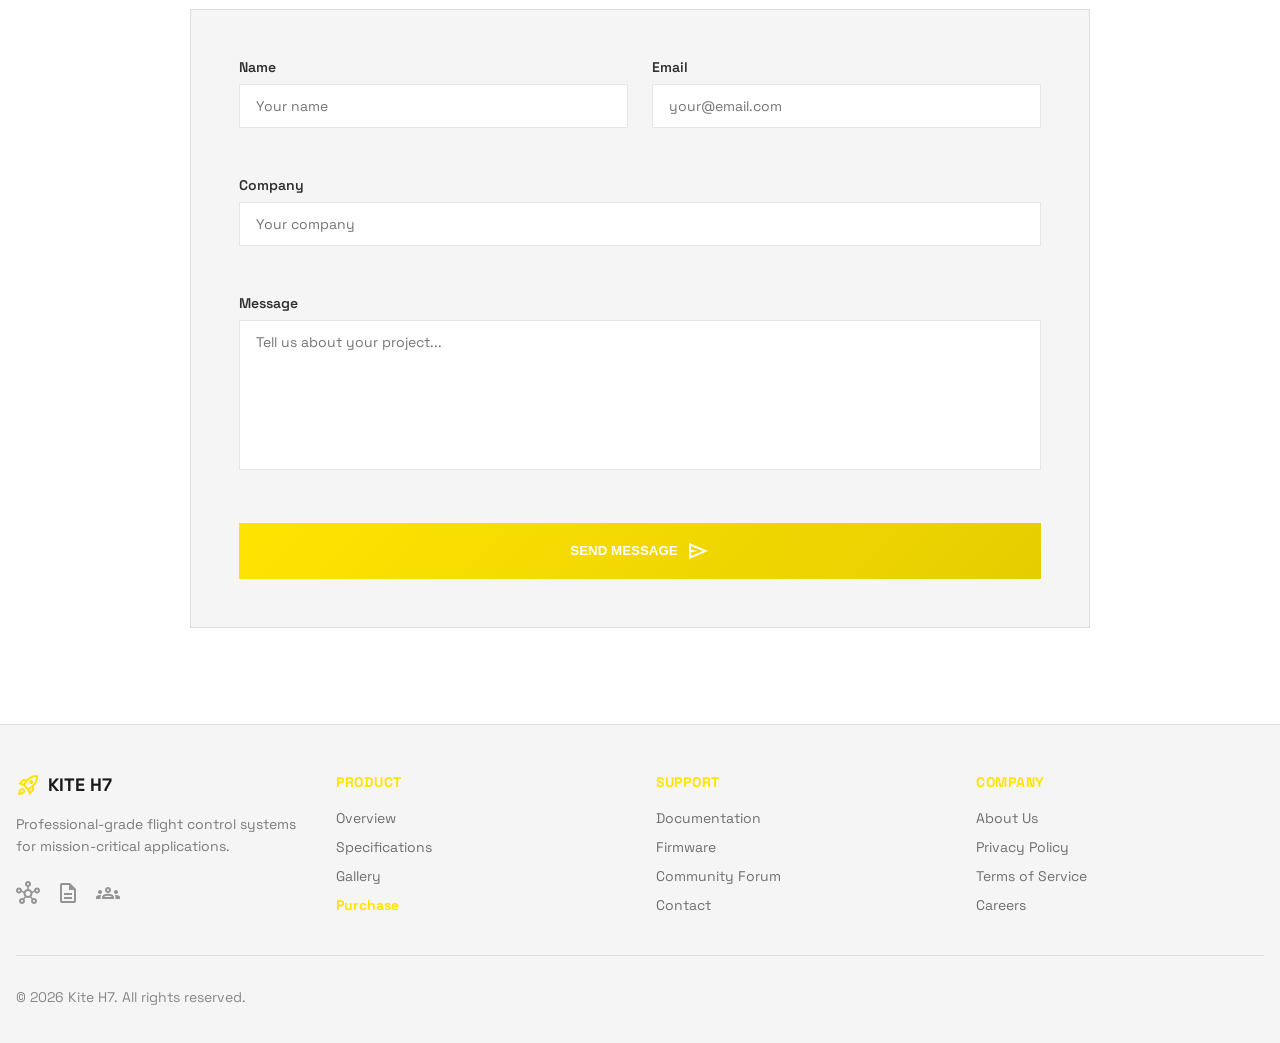
==== commit 769bcf0b: "update workshop and styles" ====
--- a/index.html
+++ b/index.html
@@ -202,7 +202,11 @@
 <section class="feature-split-section feature-image-first">
     <div class="feature-split-container">
         <div class="feature-split-image">
-            <img src="assets/actual_img/4-Photoroom.png" alt="Kite H7 Flight Controller" />
+<<<<<<< HEAD
+            <img src="assets/site/A3edited.png" alt="Kite H7 Flight Controller" />
+=======
+            <img src="assets/edited/A3edited.png" alt="Kite H7 Flight Controller" />
+>>>>>>> 9f2fa0a91d3fb301d6d072011fb44baabe5bc4f4
         </div>
         <div class="feature-split-content">
             <h2 class="feature-split-title">Built for Performance</h2>
@@ -220,23 +224,28 @@
 
 <!-- Feature Section 2: Precision Sensing -->
 <section class="feature-split-section feature-split-alt">
-    <div class="feature-split-container">
-        <div class="feature-split-content">
-            <p class="feature-split-eyebrow">Advanced Sensor Suite</p>
-            <h2 class="feature-split-title">Precision Sensing &amp; Control</h2>
-            <div class="feature-split-divider"></div>
-            <p class="feature-split-desc">A dual-IMU architecture combining the ICM-42688 and BMI088 sensors provides redundant motion sensing, ensuring rock-solid stability even under extreme vibration loads. Onboard barometer and compass complete the picture.</p>
-            <ul class="feature-split-list">
-                <li><span class="material-symbols-outlined">check_circle</span> ICM-42688 + BMI088 Dual IMU</li>
-                <li><span class="material-symbols-outlined">check_circle</span> BMP388 Onboard Barometer</li>
-                <li><span class="material-symbols-outlined">check_circle</span> BMM350 Onboard Compass</li>
-                <li><span class="material-symbols-outlined">check_circle</span> Vibration-Damped Sensor Mounting</li>
-            </ul>
-        </div>
-        <div class="feature-split-image">
-            <img src="assets/actual_img/2-Photoroom.png" alt="Kite H7 Sensors" />
-        </div>
-    </div>
+    <div class="feature-split-section feature-split-alt feature-section-2" style="background-color: #000;">
+            <div class="feature-split-container" >
+                <div class="feature-split-content" >
+                    <h2 class="feature-split-title" style="color: #ffffff;">Precision Sensing &amp; Control</h2>
+                    <div class="feature-split-divider"></div>
+                    <p class="feature-split-desc" style="color: #ffffff;">A dual-IMU architecture combining the ICM-42688 and BMI088 sensors provides redundant motion sensing, ensuring rock-solid stability even under extreme vibration loads. Onboard barometer and compass complete the picture.</p>
+                    <ul class="feature-split-list" style="color: #ffffff;">
+                        <li style="color: #ffffff;"><span class="material-symbols-outlined">check_circle</span> ICM-42688 + BMI088 Dual IMU</li>
+                        <li style="color: #ffffff;"><span class="material-symbols-outlined">check_circle</span> BMP388 Onboard Barometer</li>
+                        <li style="color: #ffffff;"><span class="material-symbols-outlined">check_circle</span> BMM350 Onboard Compass</li>
+                        <li style="color: #ffffff;"><span class="material-symbols-outlined">check_circle</span> Vibration-Damped Sensor Mounting</li>
+                    </ul>
+                </div>
+                <div class="feature-split-image">
+<<<<<<< HEAD
+                    <img src="assets/site/neon.png" alt="Kite H7 Sensors" />
+=======
+                    <img src="assets/edited/neon.png" alt="Kite H7 Sensors" />
+>>>>>>> 9f2fa0a91d3fb301d6d072011fb44baabe5bc4f4
+                </div>
+            </div>
+        </div>
 </section>
 
 <!-- Technical Specifications Section -->
@@ -285,13 +294,23 @@
         </div>
         <div class="gallery-grid">
             <div class="gallery-item">
-                <img alt="Kite H7 - View 1" src="assets/actual_img/4-Photoroom.png"/>
+<<<<<<< HEAD
+                <img alt="Kite H7 - View 1" src="assets/site/A1.png"/>
             </div>
             <div class="gallery-item">
-                <img alt="Kite H7 - View 2" src="assets/actual_img/2-Photoroom.png"/>
+                <img alt="Kite H7 - View 2" src="assets/site/A2.png"/>
             </div>
             <div class="gallery-item">
-                <img alt="Kite H7 - View 3" src="assets/actual_img/4-Photoroom.png"/>
+                <img alt="Kite H7 - View 3" src="assets/site/A5.png"/>
+=======
+                <img alt="Kite H7 - View 1" src="assets/edited/A1.png"/>
+            </div>
+            <div class="gallery-item">
+                <img alt="Kite H7 - View 2" src="assets/edited/A2.png"/>
+            </div>
+            <div class="gallery-item">
+                <img alt="Kite H7 - View 3" src="assets/edited/A5.png"/>
+>>>>>>> 9f2fa0a91d3fb301d6d072011fb44baabe5bc4f4
             </div>
         </div>
     </div>
